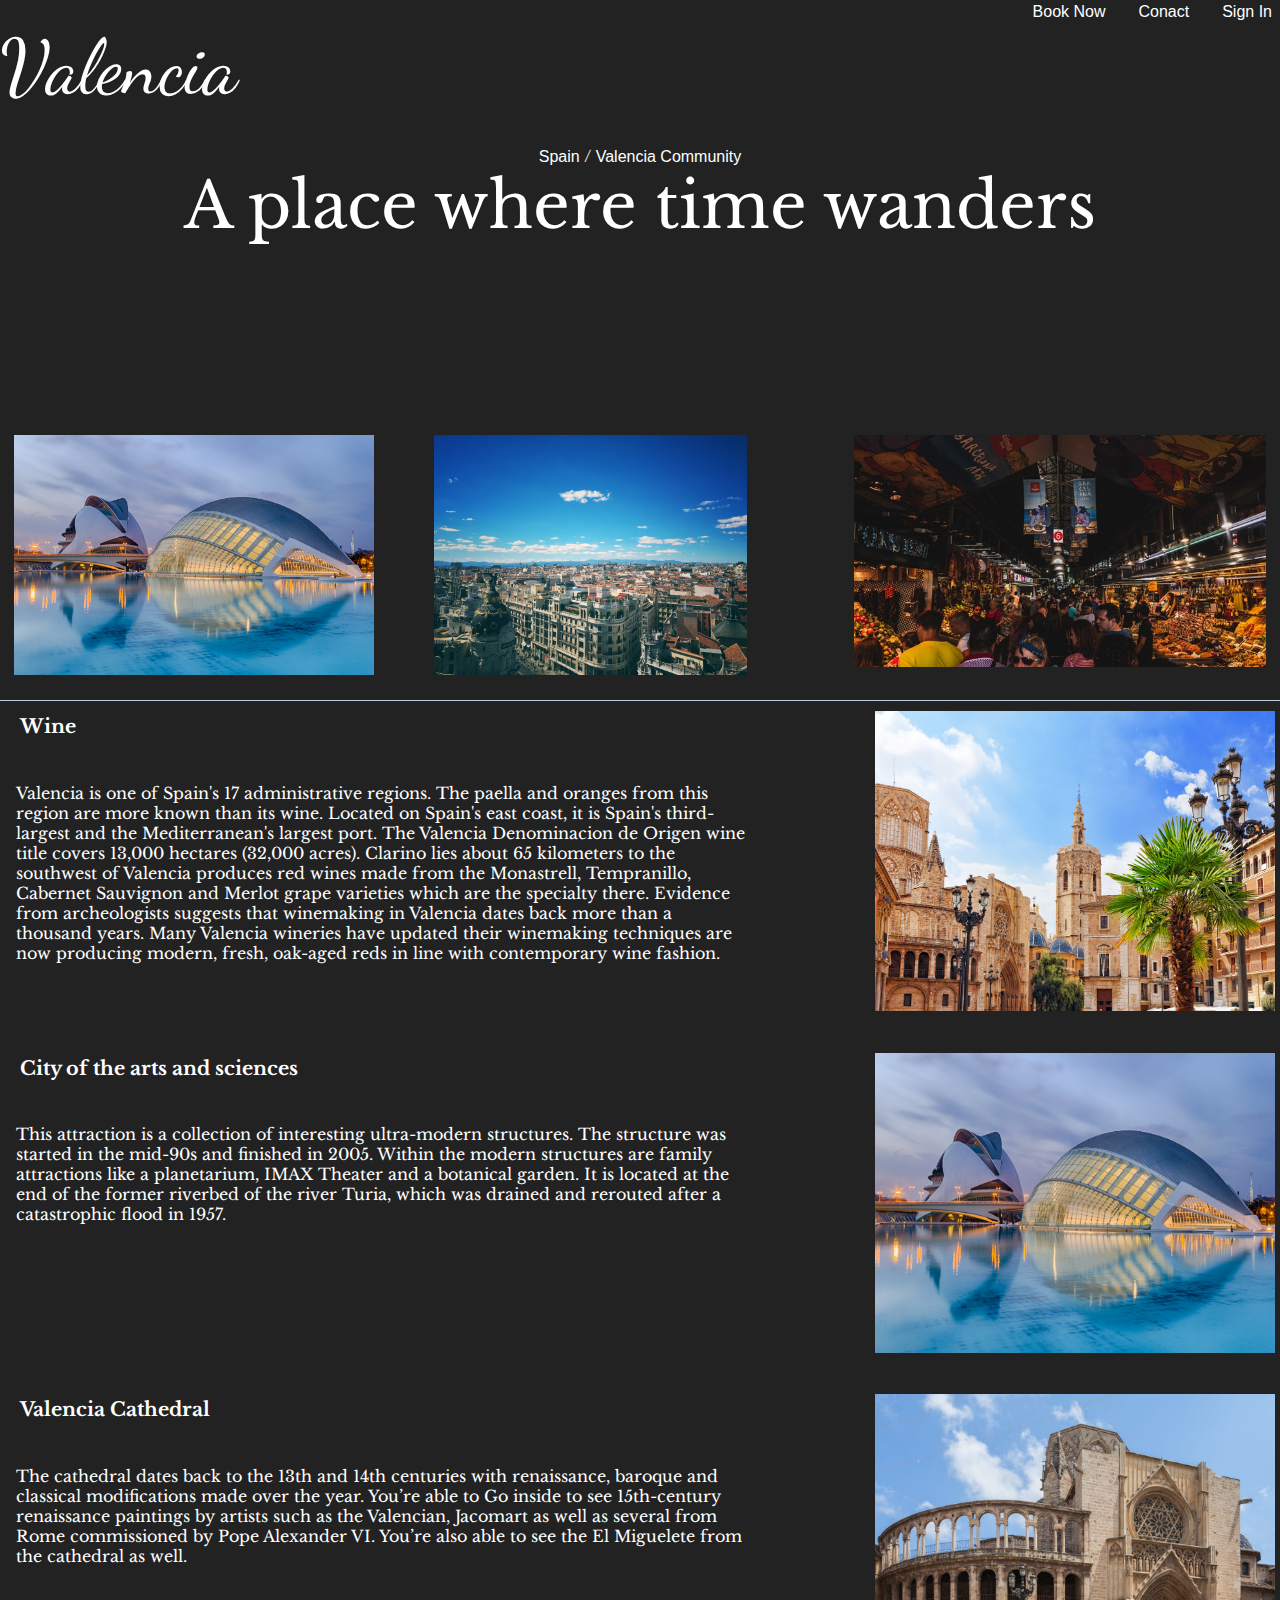
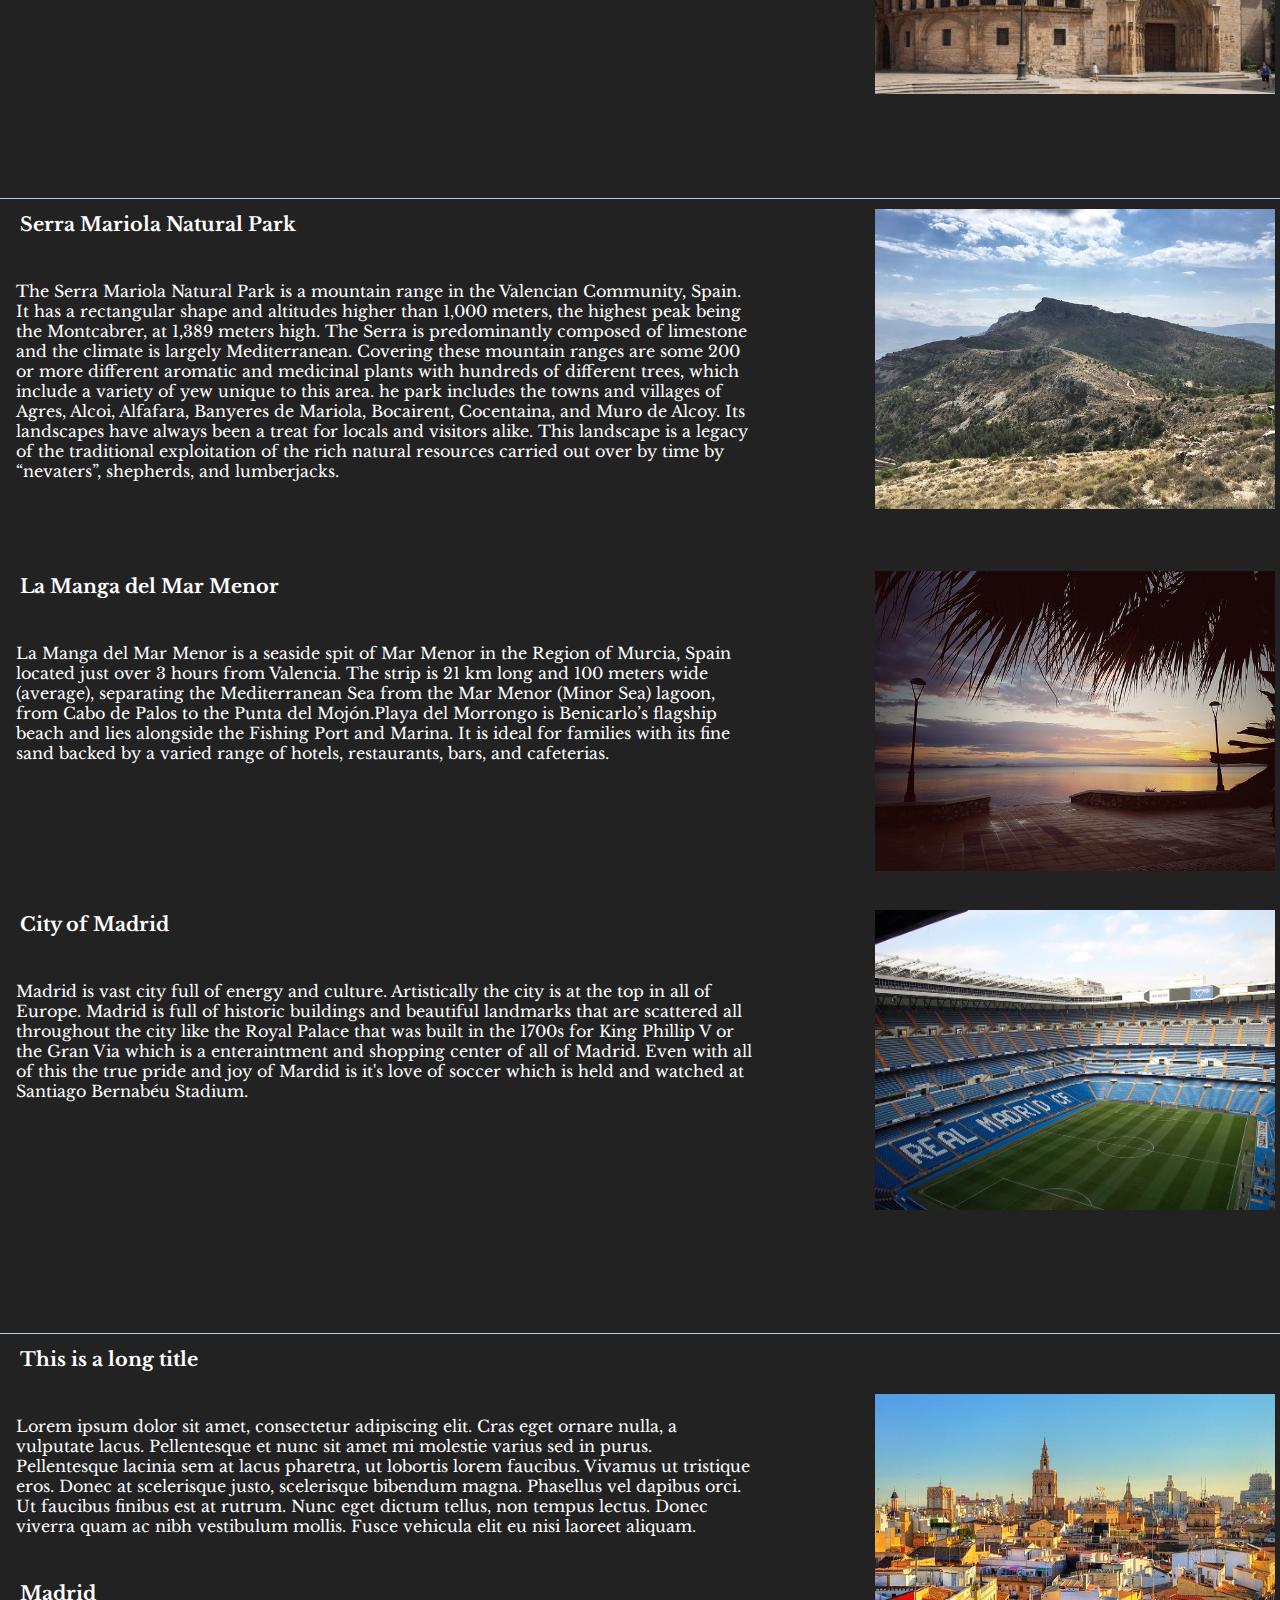
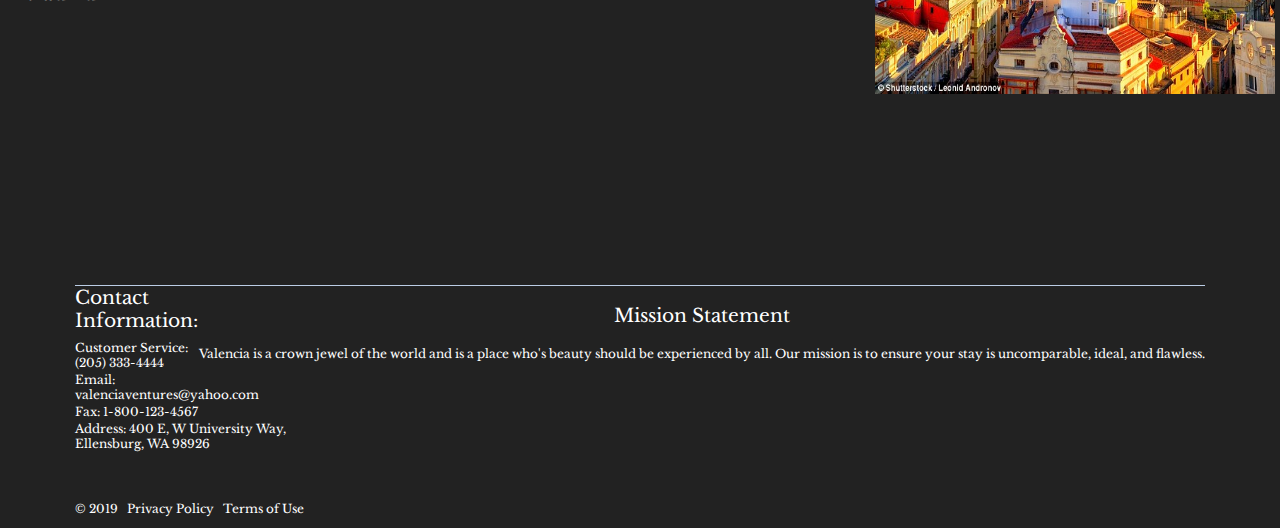
==== index.html @ b6462d00 "Added content" ====
<!DOCTYPE html>
<html lang="en">

<head>
    <meta charset="UTF-8">
    <meta name="viewport" content="width=device-width, initial-scale=1.0">
    <meta http-equiv="X-UA-Compatible" content="ie=edge">
    <title>Valencia | Explore and Discover</title>
    <link href="https://cdnjs.cloudflare.com/ajax/libs/font-awesome/4.7.0/css/font-awesome.min.css" rel="stylesheet">
    <link href="https://fonts.googleapis.com/css?family=Libre+Baskerville" rel="stylesheet">
    <link href="css/style.css" rel="stylesheet" class="rel">
    <link href="https://fonts.googleapis.com/css?family=Dancing+Script" rel="stylesheet">
</head>

<body>
    <header>
        <nav class="nav-container">
            <div class="menu">
                <ul>
                    <li><a href="#">Book Now</a></li>
                    <li><a href="#">Conact</a></li>
                    <li><a href="#">Sign In</a></li>
                </ul>

            </div>
        </nav>
        <div class="logo">Valencia</div>
        <div class="quote-text"><a href="https://en.wikipedia.org/wiki/Spain" target="_blank">Spain</a> / <a href="https://en.wikipedia.org/wiki/Valencian_Community" target="_blank">Valencia Community</a>
        </div>
        <div class="quote"> A place where time wanders
        </div>
    </header>
    <section class="images">
        <div class="row">
            <div class="column">
                <div class="image-container">
                    <a href="#explore" draggable="false">
                        <img src="images/science.jpg" alt="City of Arts and Science" draggable="false" style="max-width: 430px; max-height: 240px;">
                        <div class="image-text">
                            <p>Explore Valencia</p>
                        </div>
                    </a>
                </div>
            </div>
            <div class="column">
                <div class="image-container">
                    <a href="#tour" draggable="false">
                        <img src="images/madrid.jpg" alt="City of Madrid" draggable="false" style="max-width: 430px; max-height: 240px;">
                        <div class="image-text">
                            <p>Tour Spain</p>
                        </div>
                    </a>
                </div>
            </div>
            <div class="column">
                <div class="image-container">
                    <a href="#culture" draggable="false">
                        <img src="images/barcelona.jpg" alt="Barcelona Market" draggable="false" style="max-width: 430px; max-height: 240px;">
                        <div class="image-text">
                            <p>Culture</p>
                        </div>
                    </a>
                </div>
            </div>
        </div>
    </section>
    <section>
        <div class="content" id="explore">

            <img src="images/Placeholder.jpg" style="">
            <h1>Wine</h1>
            <p class="wine-text">
                Valencia is one of Spain's 17 administrative regions. The paella and oranges from this region are more known than its wine. Located on Spain's east coast, it is Spain's third-largest and the Mediterranean's largest port. The Valencia Denominacion de Origen wine title covers 13,000 hectares (32,000 acres). Clarino lies about 65 kilometers to the southwest of Valencia produces red wines made from the Monastrell, Tempranillo, Cabernet Sauvignon and Merlot grape varieties which are the specialty there. Evidence from archeologists suggests that winemaking in Valencia dates back more than a thousand years. Many Valencia wineries have updated their winemaking techniques are now producing modern, fresh, oak-aged reds in line with contemporary wine fashion.
            </p>
            <br>
            <img class="science-img" src="images/science.jpg" style="">
            <h1>City of the arts and sciences</h1>
            <p class="science-text">
                This attraction is a collection of interesting ultra-modern structures. The structure was started in the mid-90s and finished in 2005. Within the modern structures are family attractions like a planetarium, IMAX Theater and a botanical garden. It is located at the end of the former riverbed of the river Turia, which was drained and rerouted after a catastrophic flood in 1957.
            </p>
            <br>
            <img src="images/Placeholder3.jpg">
            <h1>Valencia Cathedral</h1>
            <p>
                The cathedral dates back to the 13th and 14th centuries with renaissance, baroque and classical modifications made over the year. You’re able to Go inside to see 15th-century renaissance paintings by artists such as the Valencian, Jacomart as well as several from Rome commissioned by Pope Alexander VI. You’re also able to see the El Miguelete from the cathedral as well.
            </p>
            <br>
        </div>
        <div class="content" id="tour">
            <img src="images/Serra%20Mariola%20Natural%20Park.jpg">
            <h1> Serra Mariola Natural Park</h1>
            <p class="hiking-text">
                The Serra Mariola Natural Park is a mountain range in the Valencian Community, Spain. It has a rectangular shape and altitudes higher than 1,000 meters, the highest peak being the Montcabrer, at 1,389 meters high. The Serra is predominantly composed of limestone and the climate is largely Mediterranean. Covering these mountain ranges are some 200 or more different aromatic and medicinal plants with hundreds of different trees, which include a variety of yew unique to this area.
                he park includes the towns and villages of Agres, Alcoi, Alfafara, Banyeres de Mariola, Bocairent, Cocentaina, and Muro de Alcoy. Its landscapes have always been a treat for locals and visitors alike. This landscape is a legacy of the traditional exploitation of the rich natural resources carried out over by time by “nevaters”, shepherds, and lumberjacks.
            </p>
            <br>
            <img src="images/La%20Manga%20del%20Mar%20Menor.jpg">
            <h1>La Manga del Mar Menor</h1>
            <p class="beach-text">
                La Manga del Mar Menor is a seaside spit of Mar Menor in the Region of Murcia, Spain located just over 3 hours from Valencia. The strip is 21 km long and 100 meters wide (average), separating the Mediterranean Sea from the Mar Menor (Minor Sea) lagoon, from Cabo de Palos to the Punta del Mojón.Playa del Morrongo is Benicarlo’s flagship beach and lies alongside the Fishing Port and Marina. It is ideal for families with its fine sand backed by a varied range of hotels, restaurants, bars, and cafeterias.
            </p>
            <br>

            <img src="images/madridsoccer.jpg">
            <h1>City of Madrid</h1>
            <p class="madrid-text">
                Madrid is vast city full of energy and culture. Artistically the city is at the top in all of Europe. Madrid is full of historic buildings and beautiful landmarks that are scattered all throughout the city like the Royal Palace that was built in the 1700s for King Phillip V or the Gran Via which is a enteraintment and shopping center of all of Madrid. Even with all of this the true pride and joy of Mardid is it's love of soccer which is held and watched at Santiago Bernabéu Stadium.
            </p>
            <br>
        </div>
        <div class="content" id="culture">
            <h1>This is a long title</h1>
            <p>
                Lorem ipsum dolor sit amet, consectetur adipiscing elit. Cras eget ornare nulla, a vulputate lacus. Pellentesque et nunc sit amet mi molestie varius sed in purus. Pellentesque lacinia sem at lacus pharetra, ut lobortis lorem faucibus. Vivamus ut tristique eros. Donec at scelerisque justo, scelerisque bibendum magna. Phasellus vel dapibus orci. Ut faucibus finibus est at rutrum. Nunc eget dictum tellus, non tempus lectus. Donec viverra quam ac nibh vestibulum mollis. Fusce vehicula elit eu nisi laoreet aliquam.
            </p>
            <img src="images/Placeholder2.jpg">
            <h1>Madrid</h1>
            <p>

            </p>
        </div>
    </section>
    <footer>
        <div class="mission">
            <p>Mission Statement</p>
            <p>Valencia is a crown jewel of the world and is a place who's beauty should be experienced by all. Our mission is to ensure your stay is uncomparable, ideal, and flawless. </p>
        </div>
        <div class="contact">
            <p>Contact Information:</p>
            <p>Customer Service: (205) 333-4444</p>
            <p>Email: valenciaventures@yahoo.com</p>
            <p>Fax: 1-800-123-4567</p>
            <p>Address: 400 E, W University Way, Ellensburg, WA 98926</p>
        </div>
        <div class="copyright">
            <p>© 2019 &nbsp; Privacy Policy &nbsp; Terms of Use</p>
        </div>
    </footer>
</body></html>
---- css/style.css ----
/*default styling for webpage */
html {
    max-width: 1500px;
    margin: auto;
    background: #222
}

* {
    box-sizing: border-box;
}

body {
    font-family: 'Libre Baskerville', serif;
    color: white;
    text-shadow:
        -1px -1px 0 #222222,
        1px -1px 0 #222222,
        -1px 1px 0 #222222,
        1px 1px 0 #222222;
    margin: 0;
    font-size: 10px;

}

/* top of page */
header {
    padding-top: 0.1em;
    background-image: url("../images/header.jpg");
    background-size: cover;
    background-repeat: no-repeat;
    height: 430px;
    color: white;
    background-attachment: fixed;

}

.logo {
    font-size: 4.8rem;
    ;
    padding-top: 20px;
    font-family: 'Dancing Script', cursive;
}

.quote-text {
    padding-top: 2em;
    font-size: 1rem;
    margin: auto;
    text-align: center;
}

.quote {
    text-align: center;
    font-size: 4rem;
}

.menu {
    margin: 0;
    font-size: 1rem;
}

.menu ul {
    list-style: none;
    padding: 0;
    margin: 0;
    float: right;
}

.menu li {
    float: left;
    padding-left: 1em;
    padding-right: 1em;
    border-right: 1px;
    border-right-style: solid;
    border-right-color: #222222;
}

.menu li:last-child {
    border: none;
    padding-right: .5em;
}

.menu a,
.quote-text a {
    color: white;
    text-decoration: none;
    font-family: 'Trebuchet MS', 'Lucida Sans Unicode', 'Lucida Grande', 'Lucida Sans', 'Arial', sans-serif;
}

/* body of page */
.images {}

.images img {
    width: 100%;
    object-fit: fill;
}

.row {
    display: flex;
    flex-wrap: wrap;
    padding: 0 4px;
    justify-content: center;
}

/* Create four equal columns that sits next to each other */
.column {
    flex: 33%;
    max-width: 33%;
    padding: 0 4px;
    height: 27em;

}

.column img {
    margin-top: .5em;
    vertical-align: middle;
}

/* Responsive layout - makes a two column-layout instead of four columns */
@media (max-width: 800px) {
    .column {
        flex: 50%;
        max-width: 50%;
    }
}

@media (max-width: 600px) {
    .column {
        flex: 100%;
        max-width: 100%;
    }
}



.images {
    max-width: 1350px;
    margin: auto;
}

.image-container {
    display: block;
    position: relative;
    display: inline-block;
}

.image-text {
    position: absolute;
    top: 50%;
    left: 50%;
    transform: translate(-50%, -50%);
    text-align: center;
    max-width: 400px;
    color: white;
    font-size: 24pt;
    visibility: hidden;
    opacity: 0;
    transition: opacity .4s, visibility .8s;
}

.image-container:hover .image-text {
    visibility: visible;
    opacity: 1;
}

.image-container a {
    text-decoration: none;
}


.content {
    border-top: 1px;
    border-top-style: solid;
    border-top-color: #BBCDE5;
    text-shadow: none;
    color: white;
    max-width: 1350px;
    margin: auto;
    padding-bottom: 200px;
}

.content p {
    font-size: 1rem;
    padding: 1em;
    width: 60vw;
    display: inline-block;
}

.wine-text {
    margin-bottom: 4em;

}

.science-text {
    margin-bottom: 9em
}

.hiking-text {
    margin-bottom: 4em;
}

.beach-text {
    margin-bottom: 7.56em;
}

.content h1 {
    font-size: 1.2rem;
    max-width: 50em;
    padding-left: 20px;
}

.content img {
    width: 40em;
    height: 30em;
    margin: 10px 5px 10px 0px;
    margin-left: auto;
    position: relative;
    float: right;
    top: 0px;
    right: 0px;
    display: inline-block;
}

.science-img {}

/* bottom of page */

footer {
    text-shadow: none;
    border-top: 1px;
    border-top-style: solid;
    border-top-color: #BBCDE5;
    margin-right: 7.5em;
    margin-left: 7.5em;
}


.mission {
    float: right;
}

.mission p:first-of-type {
    text-align: center;
    font-size: 14pt;
}

.mission p {
    font-size: 9pt;
    text-align: justify;

}

.contact p:first-of-type {
    text-align: left;
    font-size: 14pt;
    margin-top: 0;
}

.contact p {
    font-size: 9pt;
    margin-top: -10px;
    max-width: 260px;
}

.copyright {
    font-size: 9pt;
    margin-top: 50px;
}
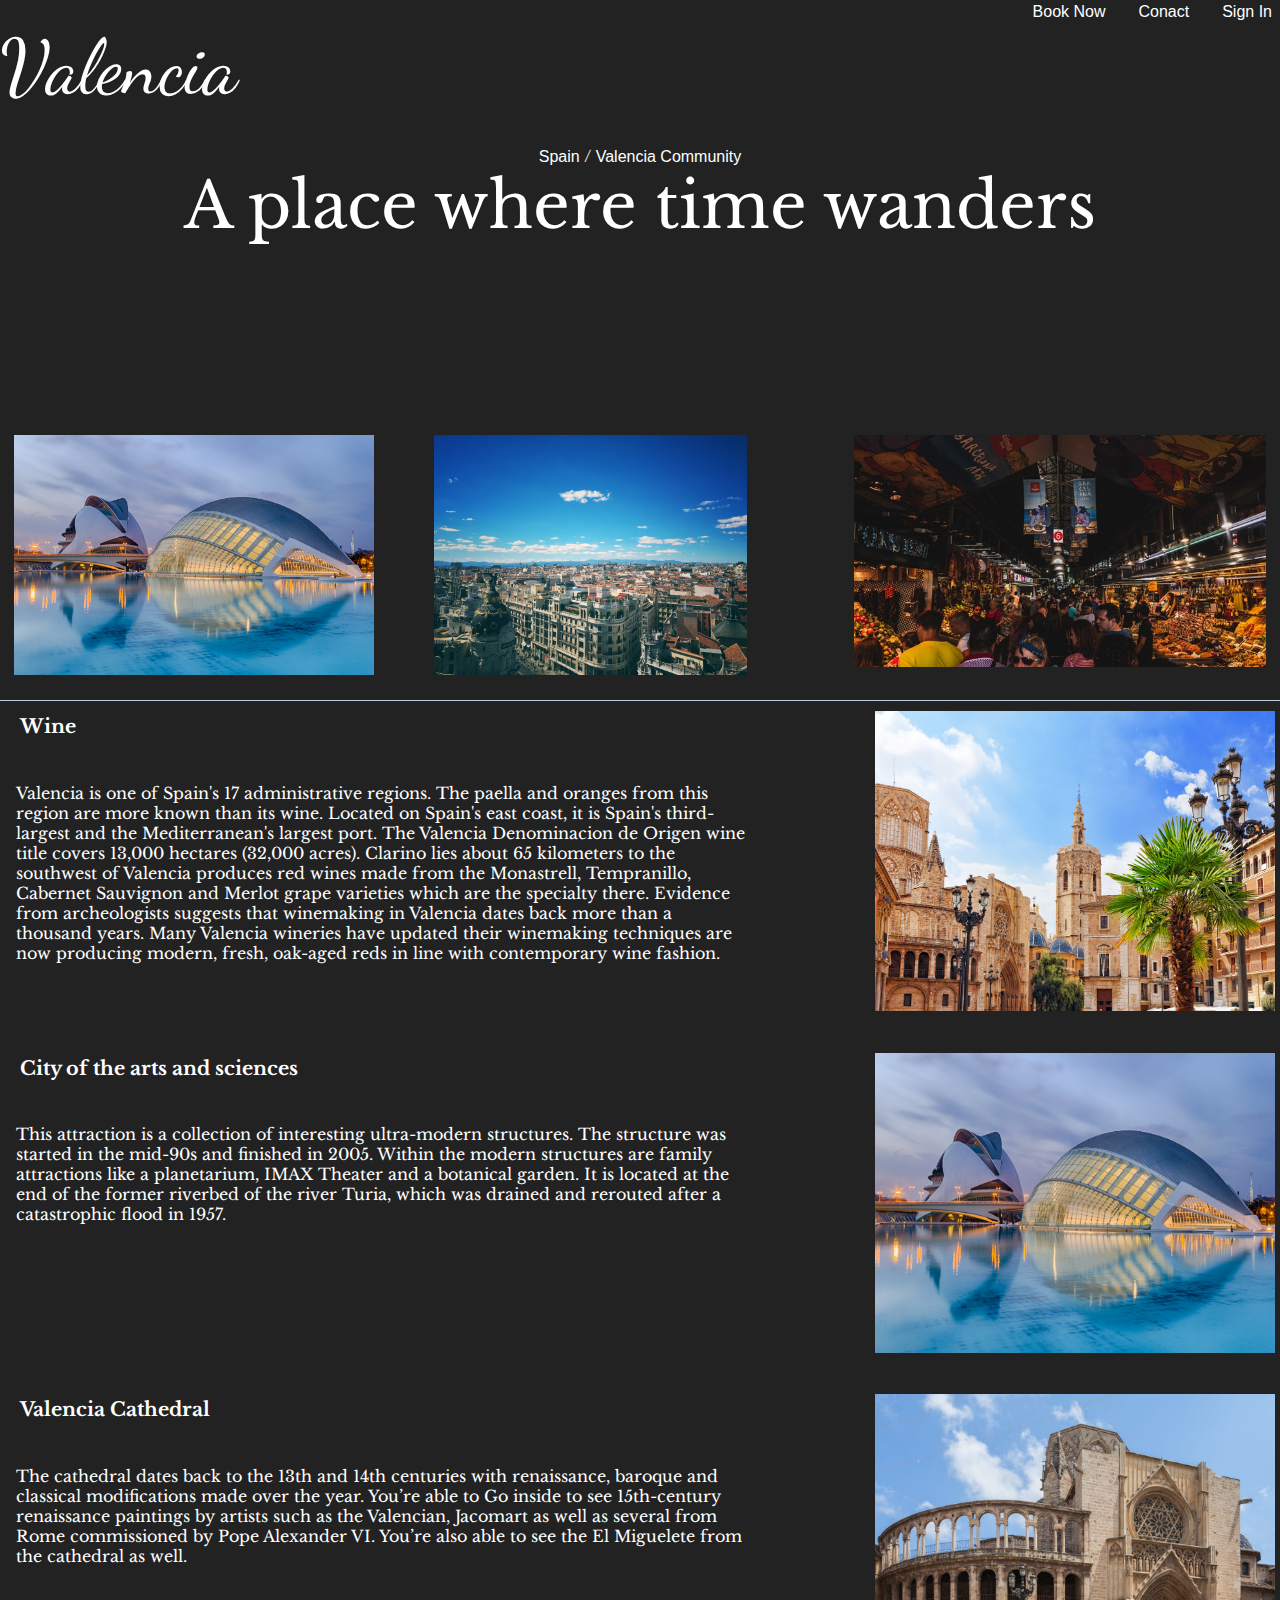
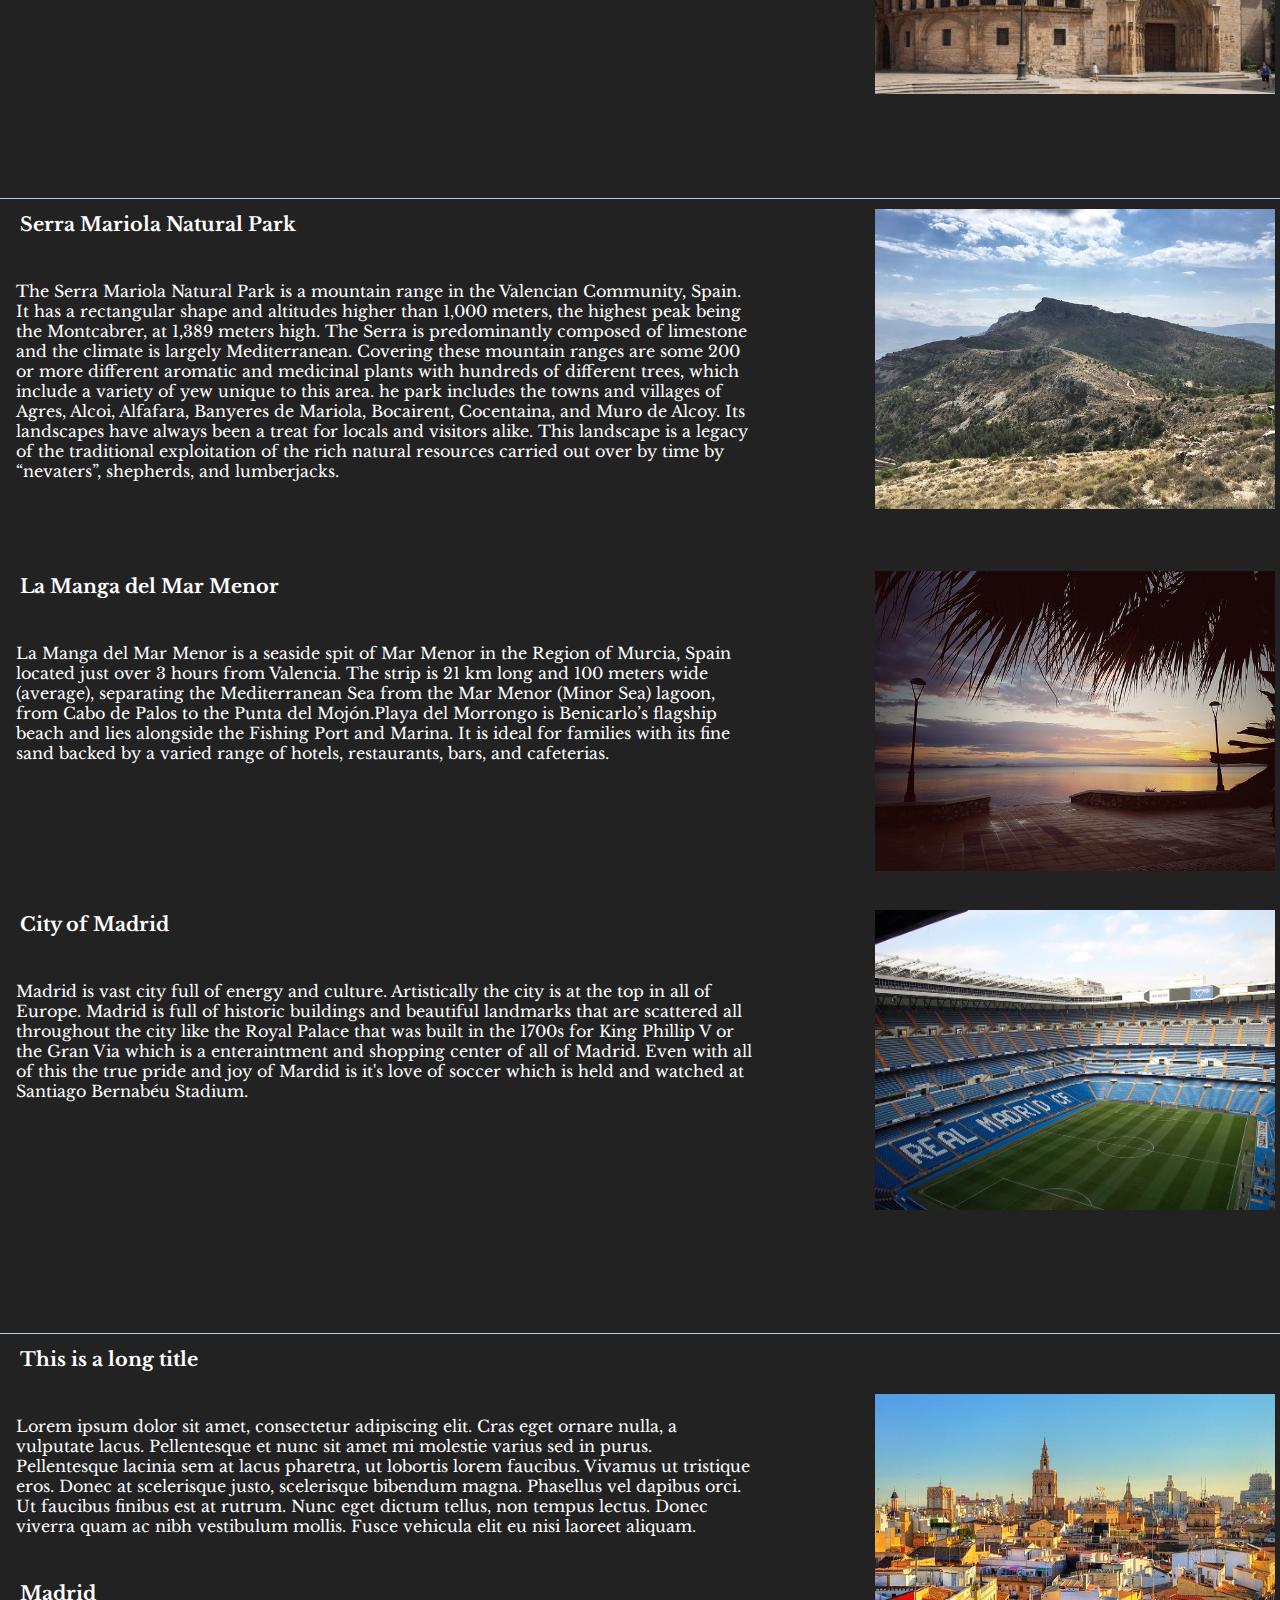
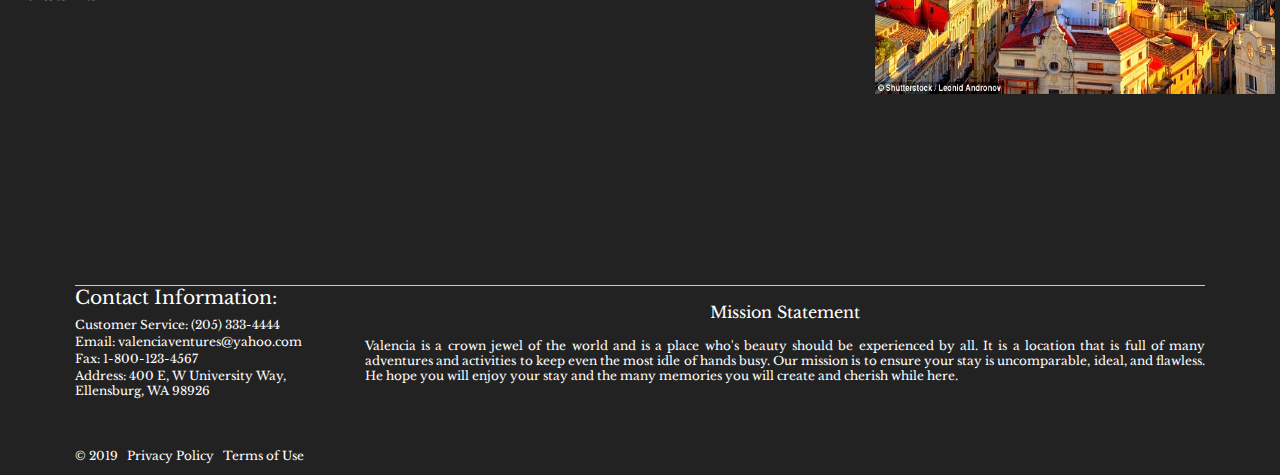
==== commit 1cd80365: "Mission Statement content added" ====
--- a/index.html
+++ b/index.html
@@ -123,7 +123,7 @@
     <footer>
         <div class="mission">
             <p>Mission Statement</p>
-            <p>Valencia is a crown jewel of the world and is a place who's beauty should be experienced by all. Our mission is to ensure your stay is uncomparable, ideal, and flawless. </p>
+            <p>Valencia is a crown jewel of the world and is a place who's beauty should be experienced by all. It is a location that is full of many adventures and activities to keep even the most idle of hands busy. Our mission is to ensure your stay is uncomparable, ideal, and flawless. He hope you will enjoy your stay and the many memories you will create and cherish while here. </p>
         </div>
         <div class="contact">
             <p>Contact Information:</p>
--- a/css/style.css
+++ b/css/style.css
@@ -240,13 +240,13 @@
 
 .mission p:first-of-type {
     text-align: center;
-    font-size: 14pt;
+    font-size: 12pt;
 }
 
 .mission p {
     font-size: 9pt;
     text-align: justify;
-
+    max-width: 70em
 }
 
 .contact p:first-of-type {
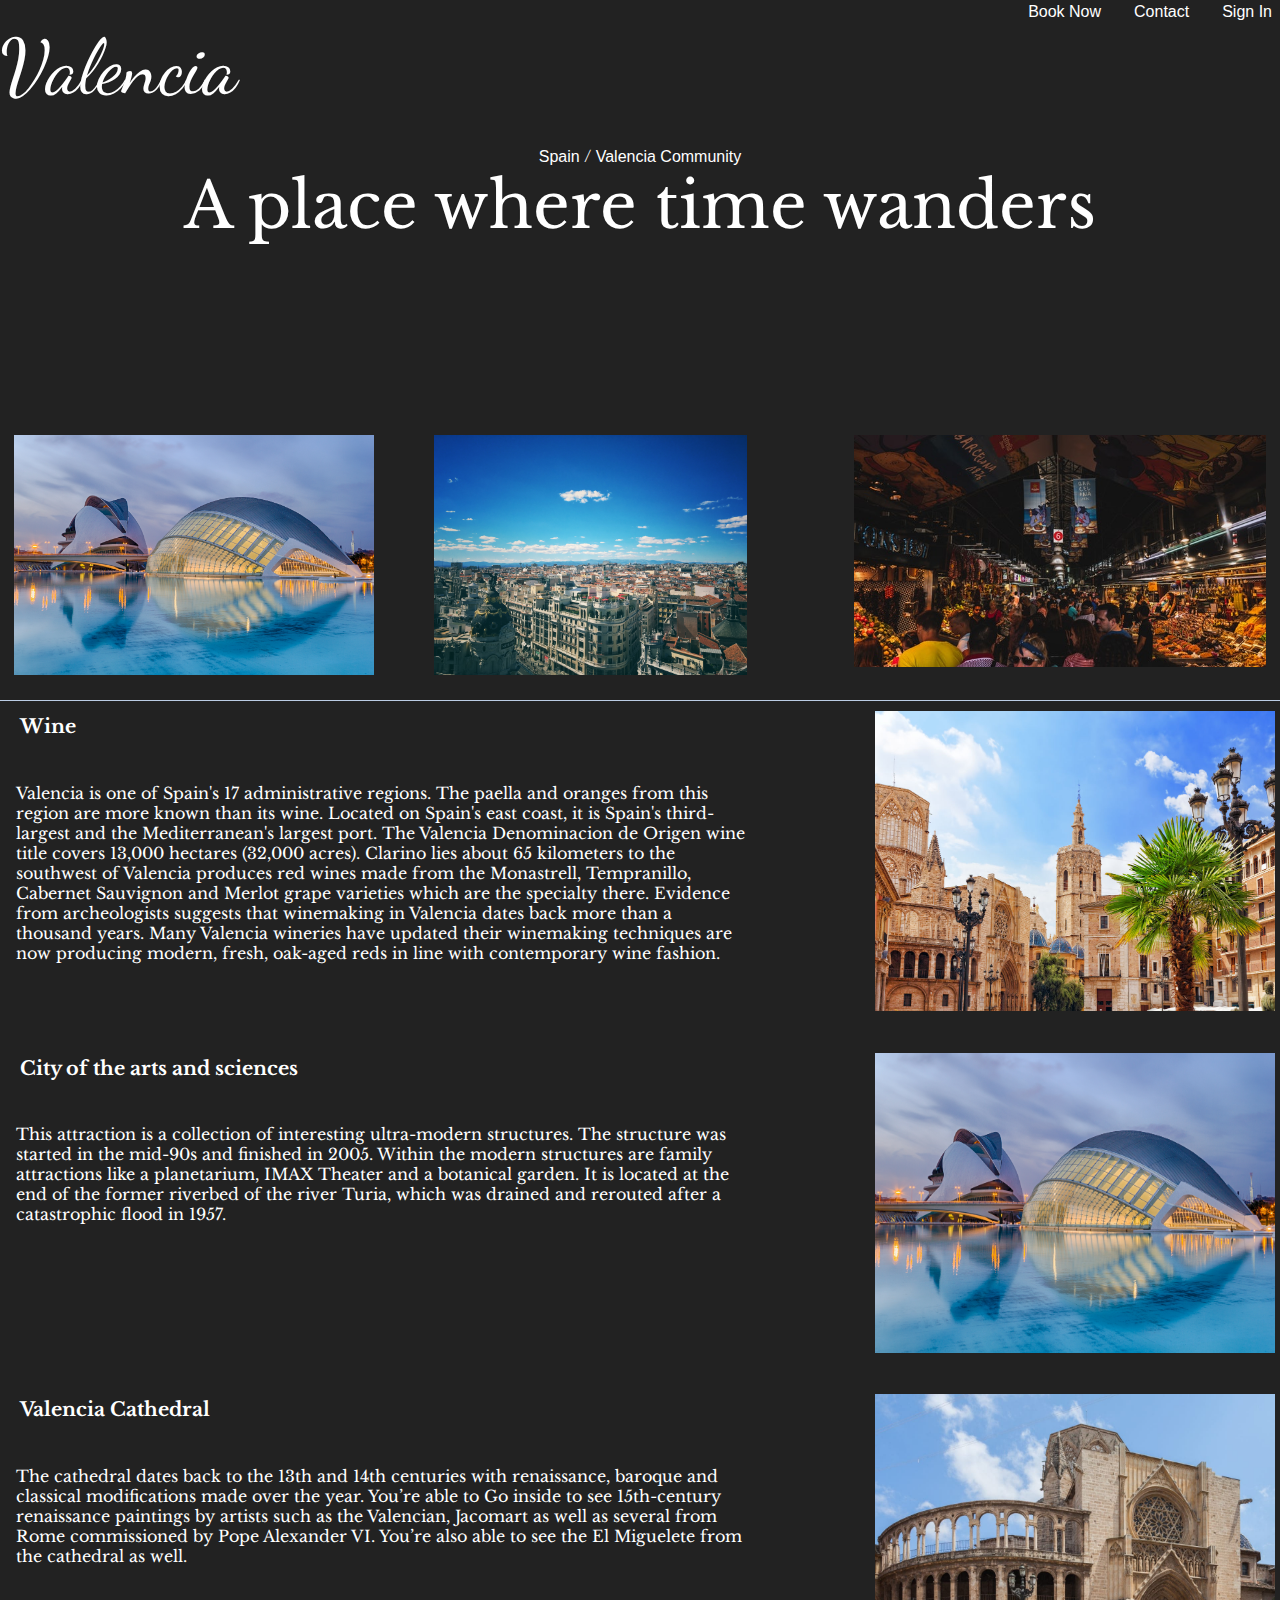
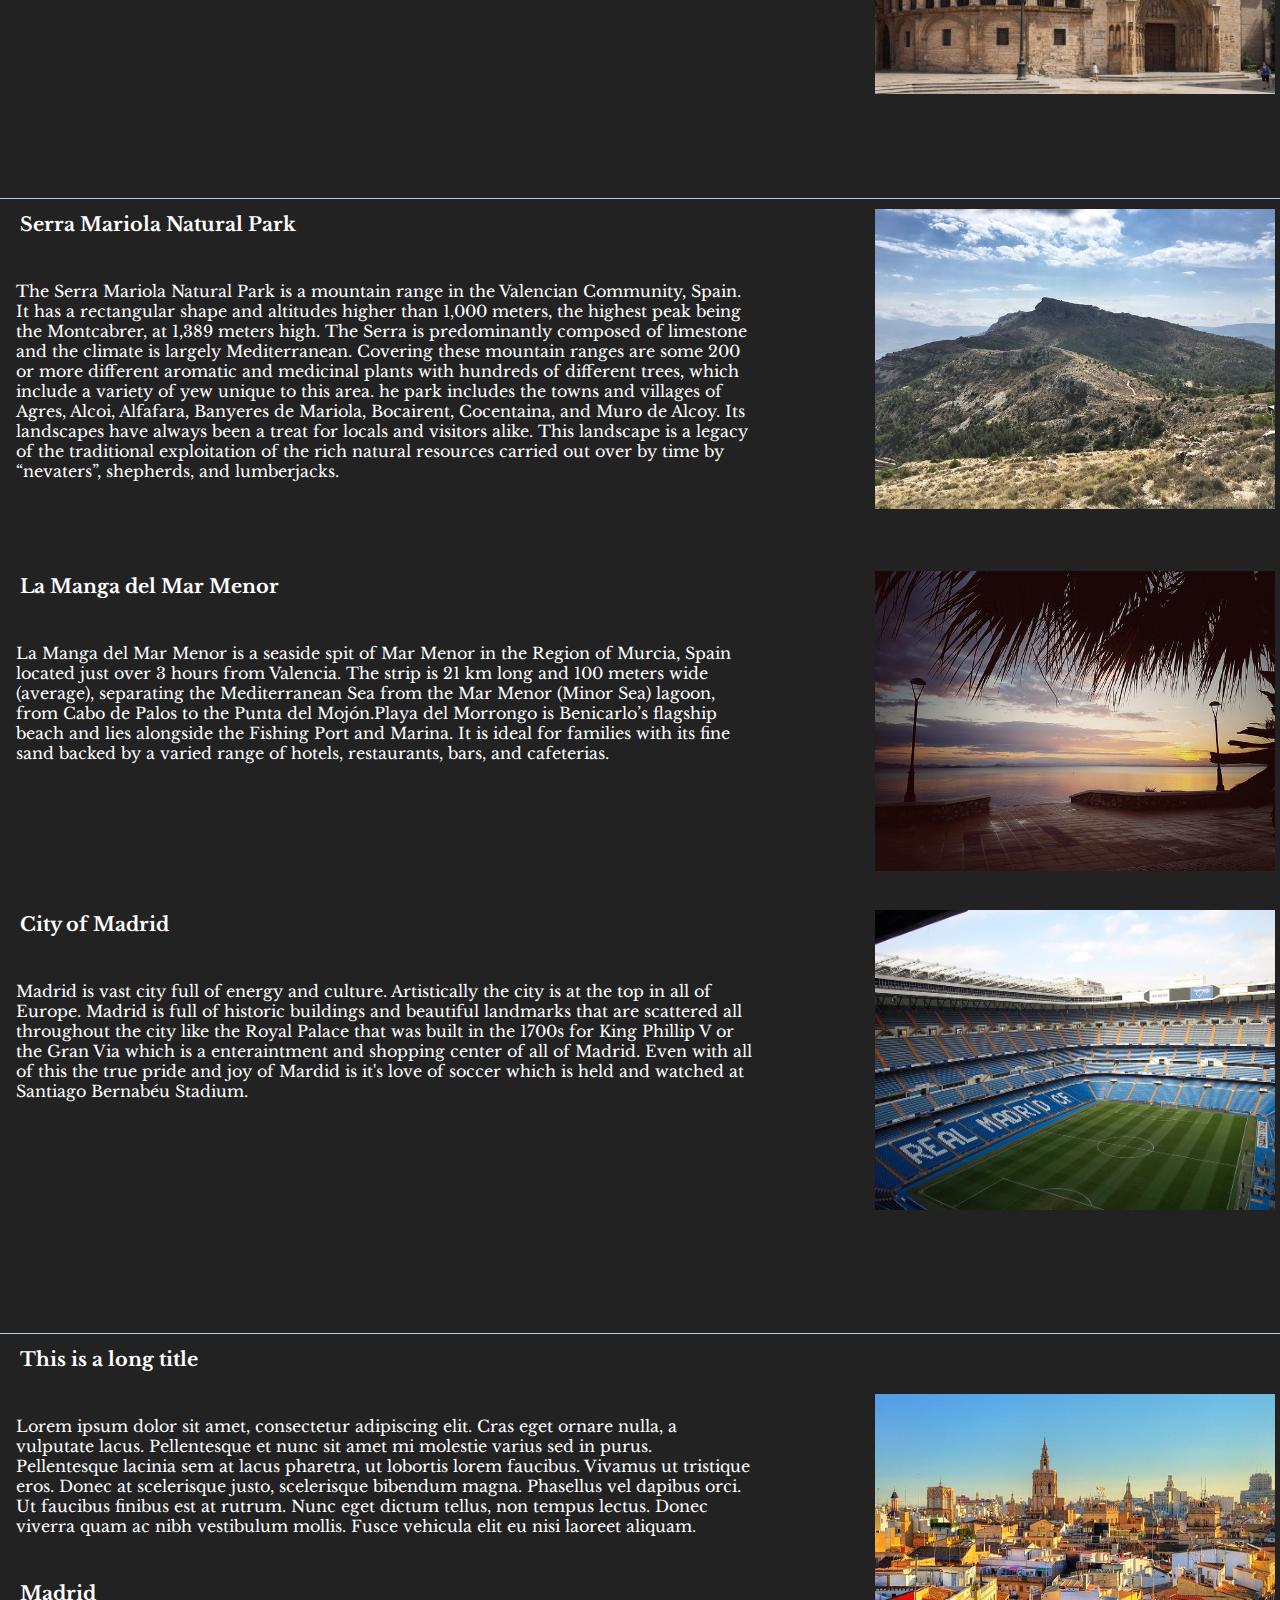
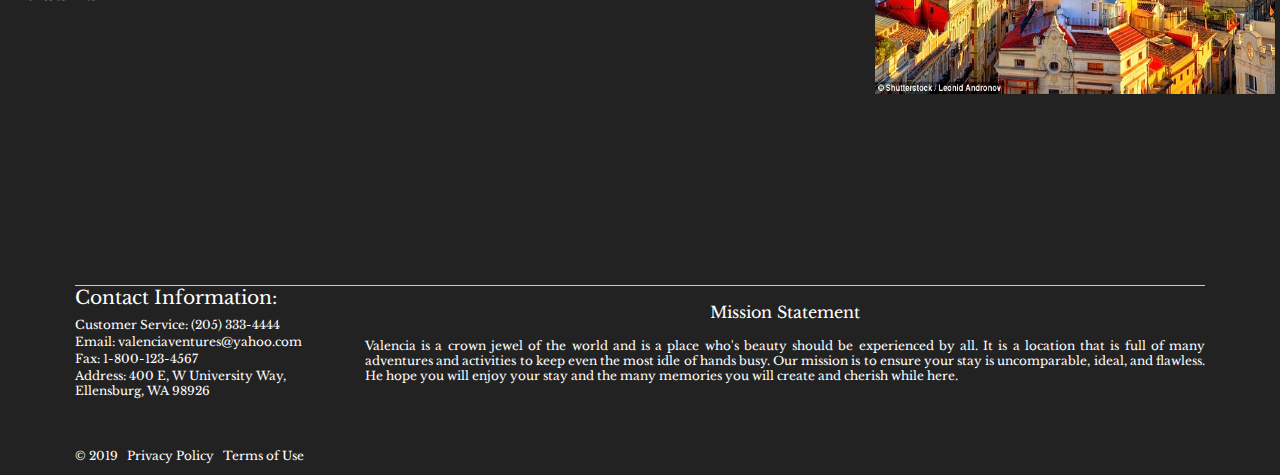
==== commit 65652256: "Spelling fix" ====
--- a/index.html
+++ b/index.html
@@ -18,7 +18,7 @@
             <div class="menu">
                 <ul>
                     <li><a href="#">Book Now</a></li>
-                    <li><a href="#">Conact</a></li>
+                    <li><a href="#">Contact</a></li>
                     <li><a href="#">Sign In</a></li>
                 </ul>
 
@@ -136,4 +136,6 @@
             <p>© 2019 &nbsp; Privacy Policy &nbsp; Terms of Use</p>
         </div>
     </footer>
-</body></html>
+</body>
+
+</html>
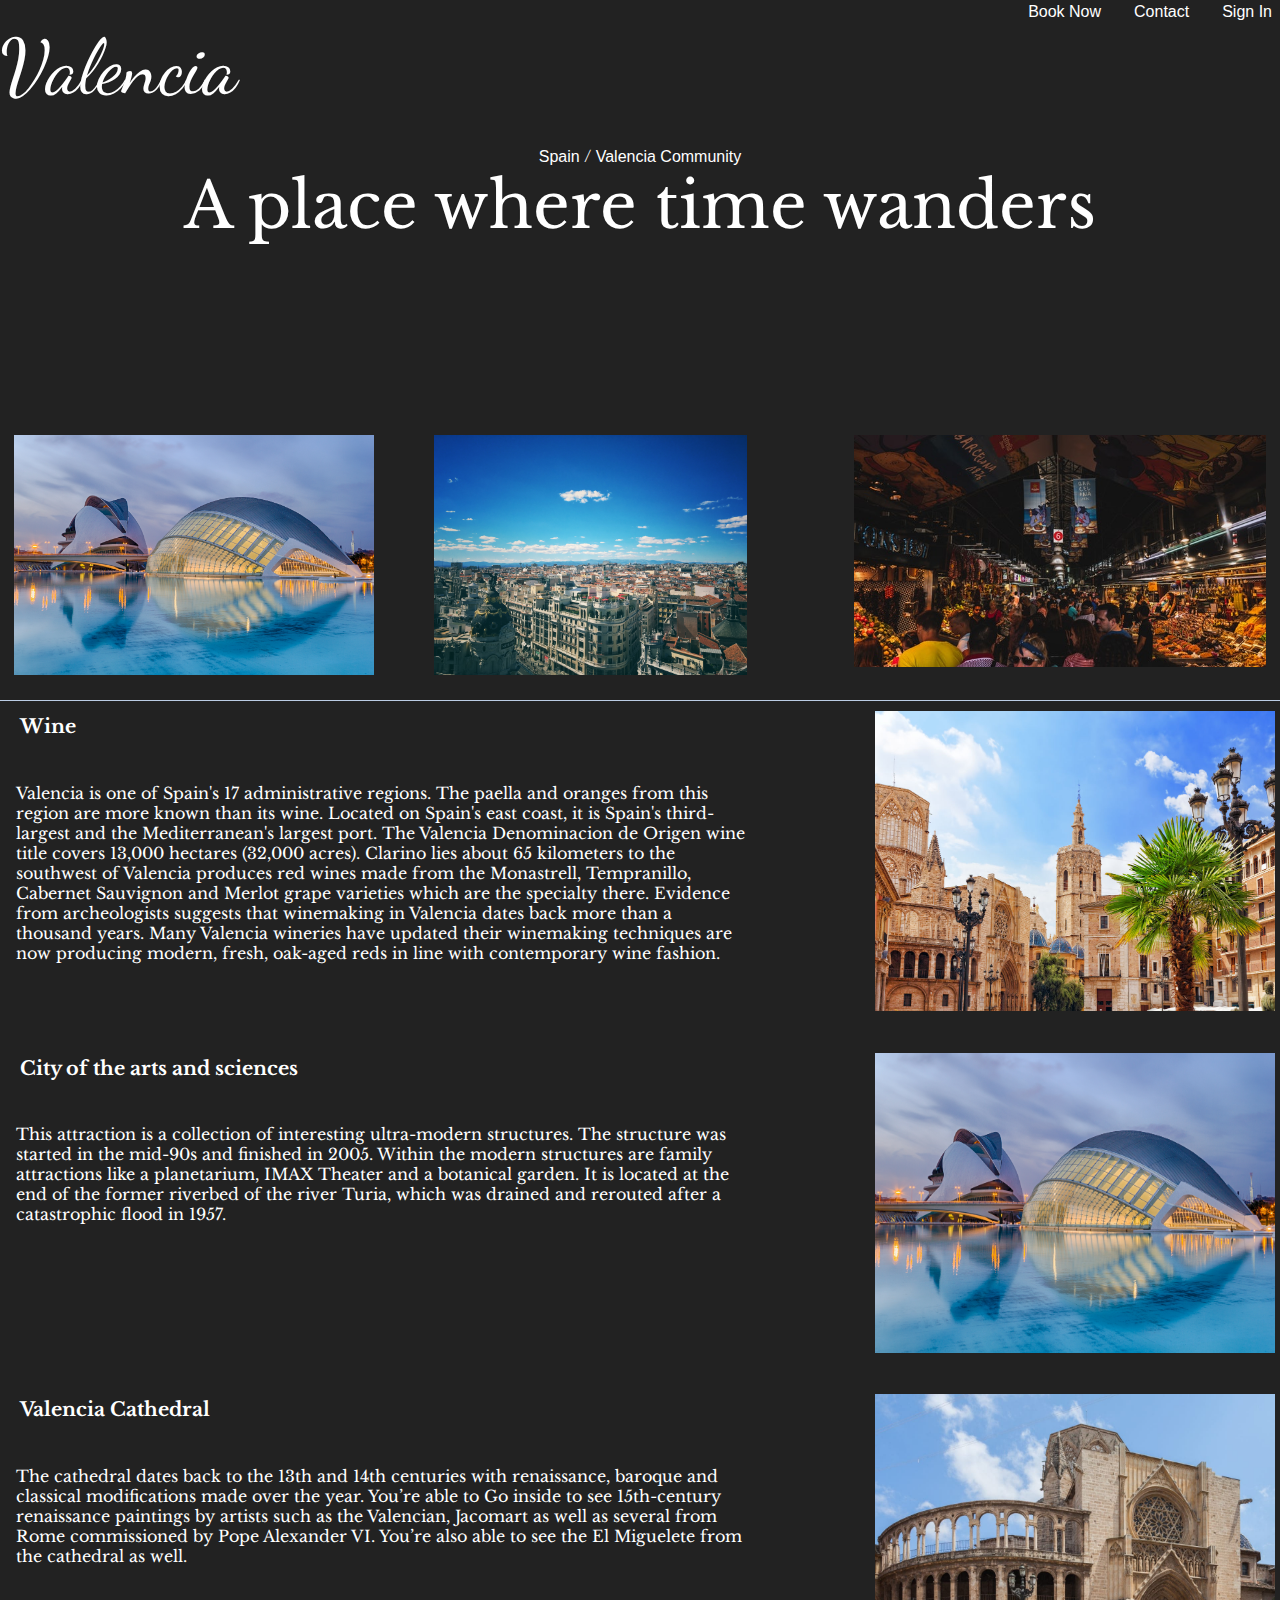
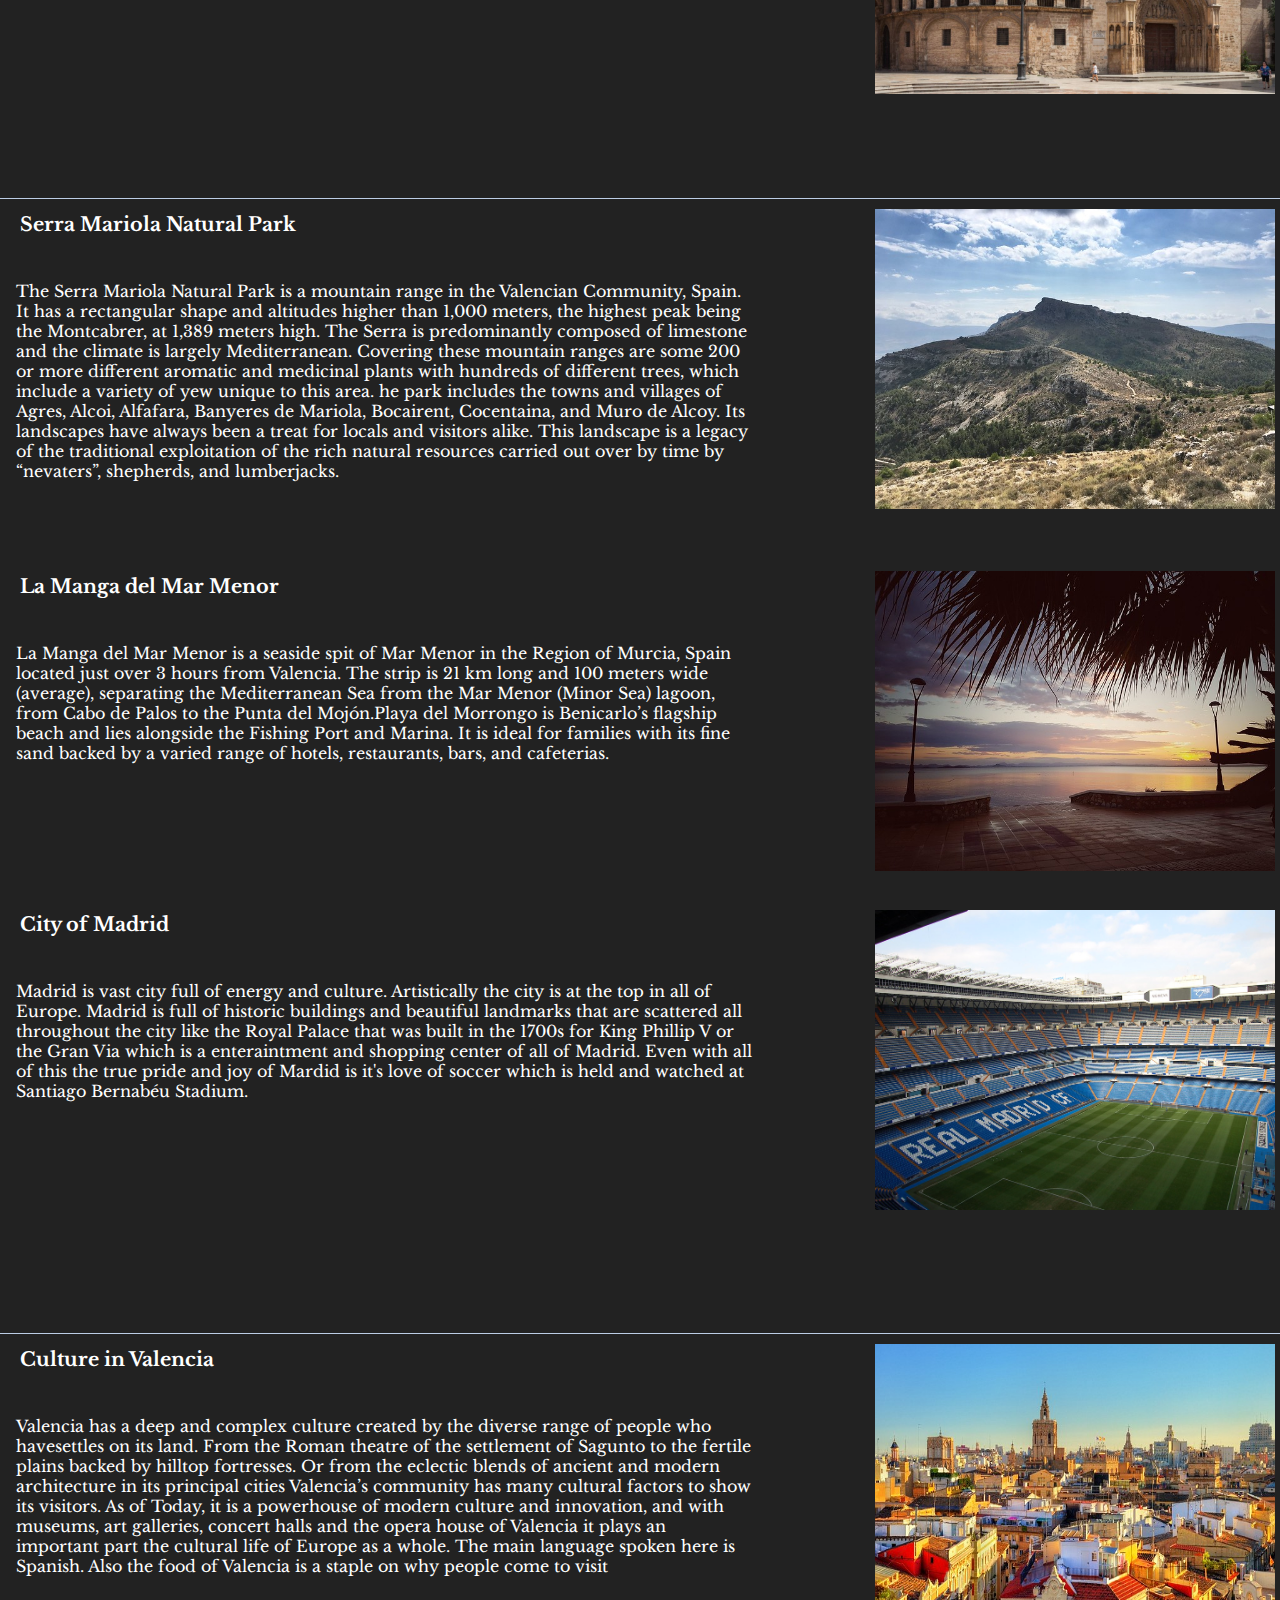
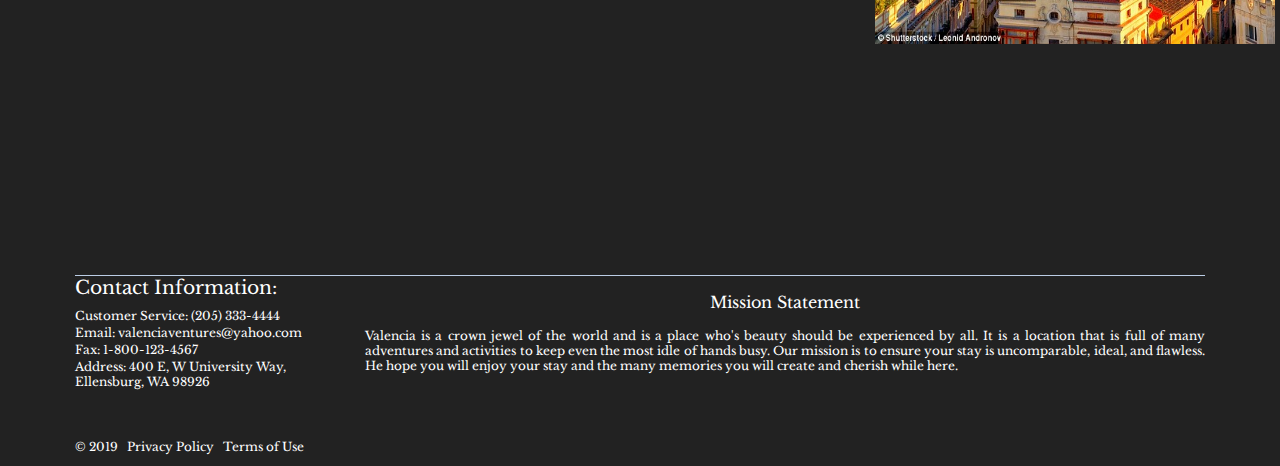
==== commit fdeee3d4: "Updated Culture" ====
--- a/index.html
+++ b/index.html
@@ -109,12 +109,12 @@
             <br>
         </div>
         <div class="content" id="culture">
-            <h1>This is a long title</h1>
+            <img src="images/Placeholder2.jpg">
+            <h1>Culture in Valencia</h1>
             <p>
-                Lorem ipsum dolor sit amet, consectetur adipiscing elit. Cras eget ornare nulla, a vulputate lacus. Pellentesque et nunc sit amet mi molestie varius sed in purus. Pellentesque lacinia sem at lacus pharetra, ut lobortis lorem faucibus. Vivamus ut tristique eros. Donec at scelerisque justo, scelerisque bibendum magna. Phasellus vel dapibus orci. Ut faucibus finibus est at rutrum. Nunc eget dictum tellus, non tempus lectus. Donec viverra quam ac nibh vestibulum mollis. Fusce vehicula elit eu nisi laoreet aliquam.
+                Valencia has a deep and complex culture created by the diverse range of people who havesettles on its land. From the Roman theatre of the settlement of Sagunto to the fertile plains backed by hilltop fortresses. Or from the eclectic blends of ancient and modern architecture in its principal cities Valencia’s community has many cultural factors to show its visitors. As of Today, it is a powerhouse of modern culture and innovation, and with museums, art galleries, concert halls and the opera house of Valencia it plays an important part the cultural life of Europe as a whole. The main language spoken here is Spanish. Also the food of Valencia is a staple on why people come to visit
             </p>
-            <img src="images/Placeholder2.jpg">
-            <h1>Madrid</h1>
+
             <p>
 
             </p>
@@ -136,6 +136,4 @@
             <p>© 2019 &nbsp; Privacy Policy &nbsp; Terms of Use</p>
         </div>
     </footer>
-</body>
-
-</html>
+</body></html>
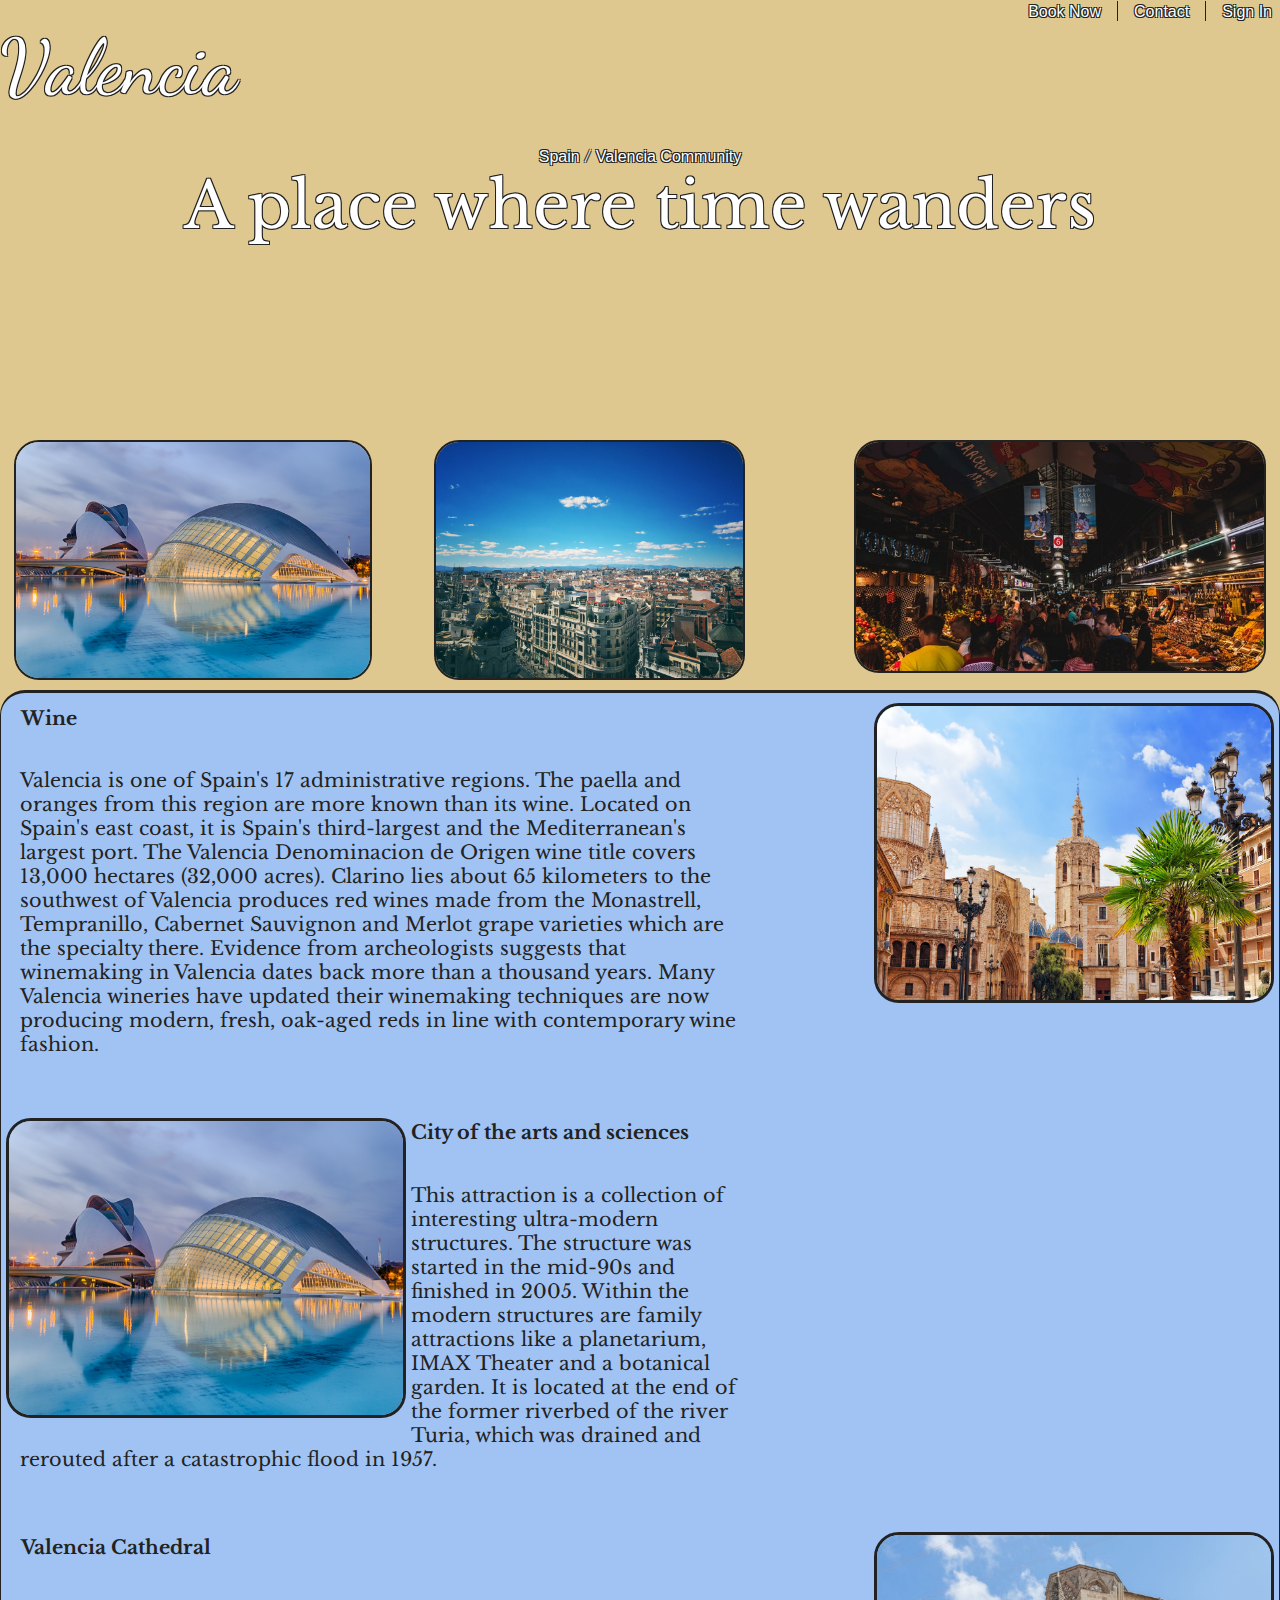
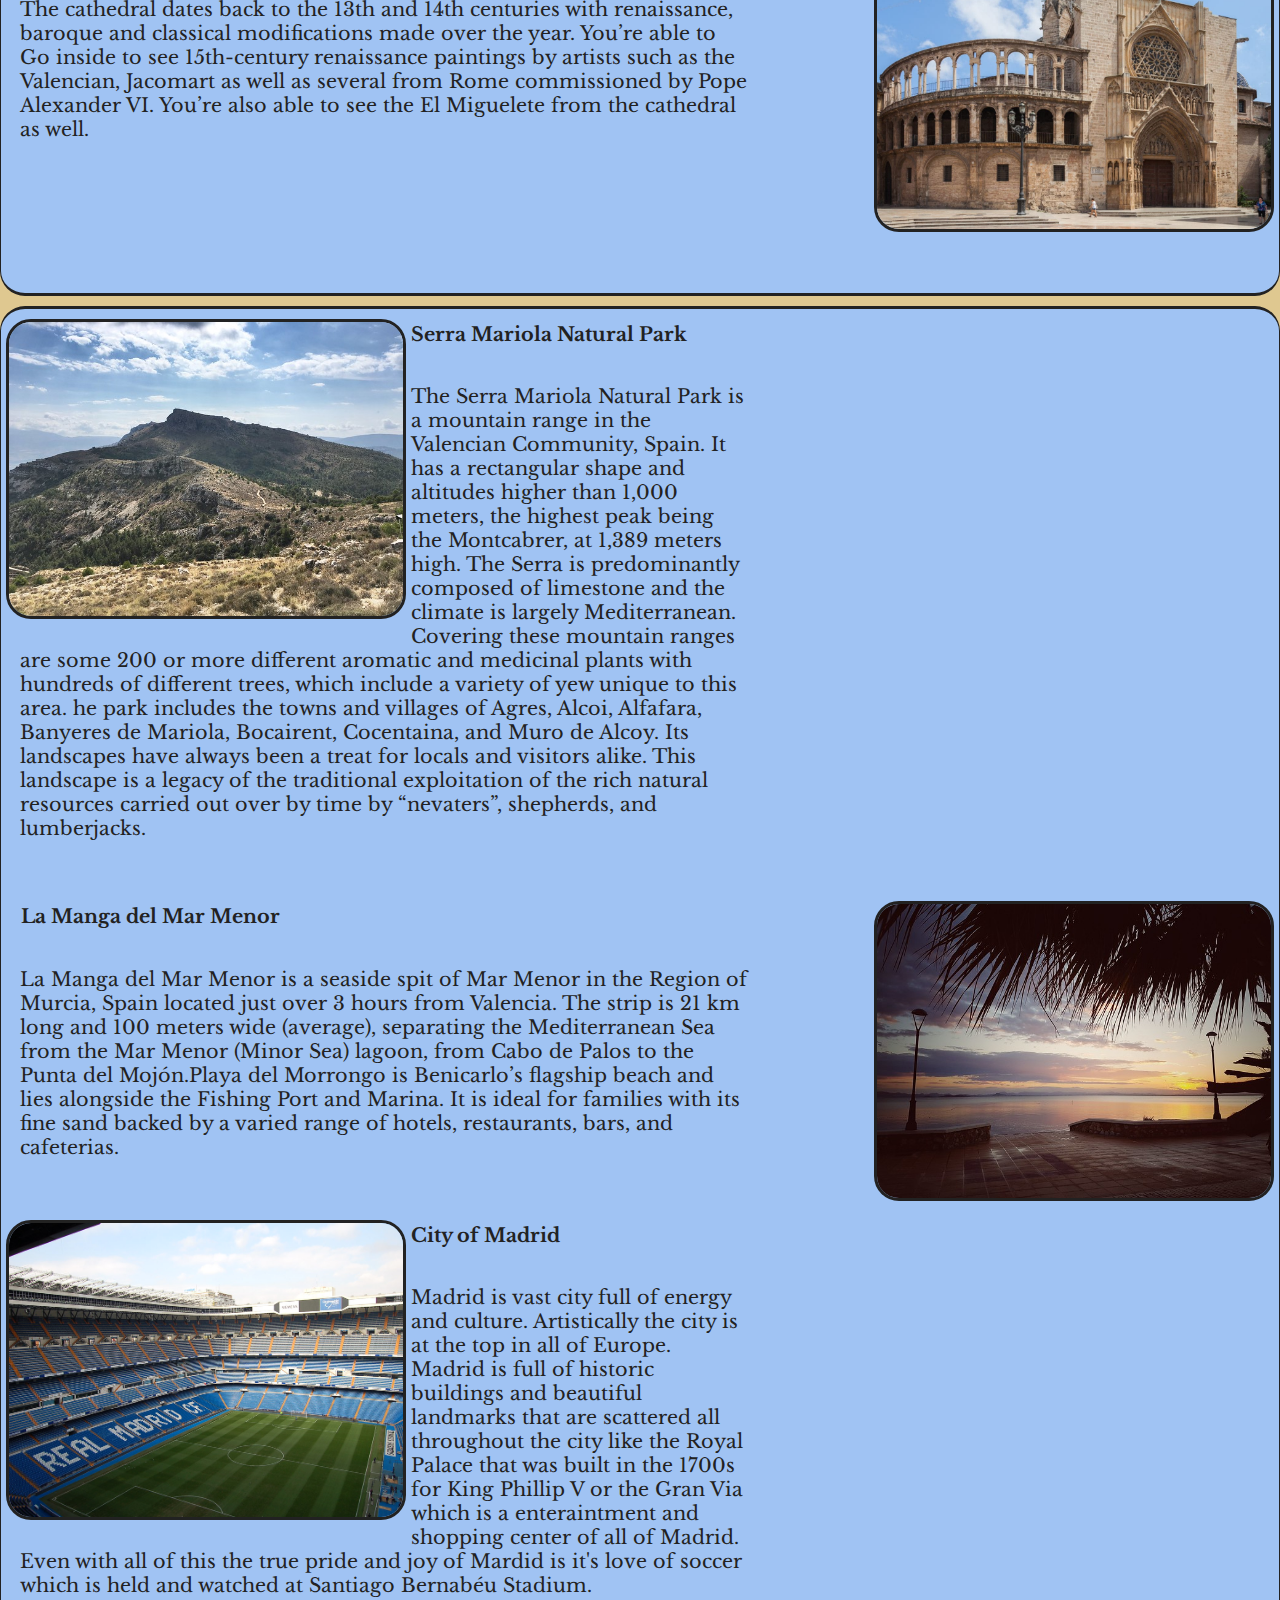
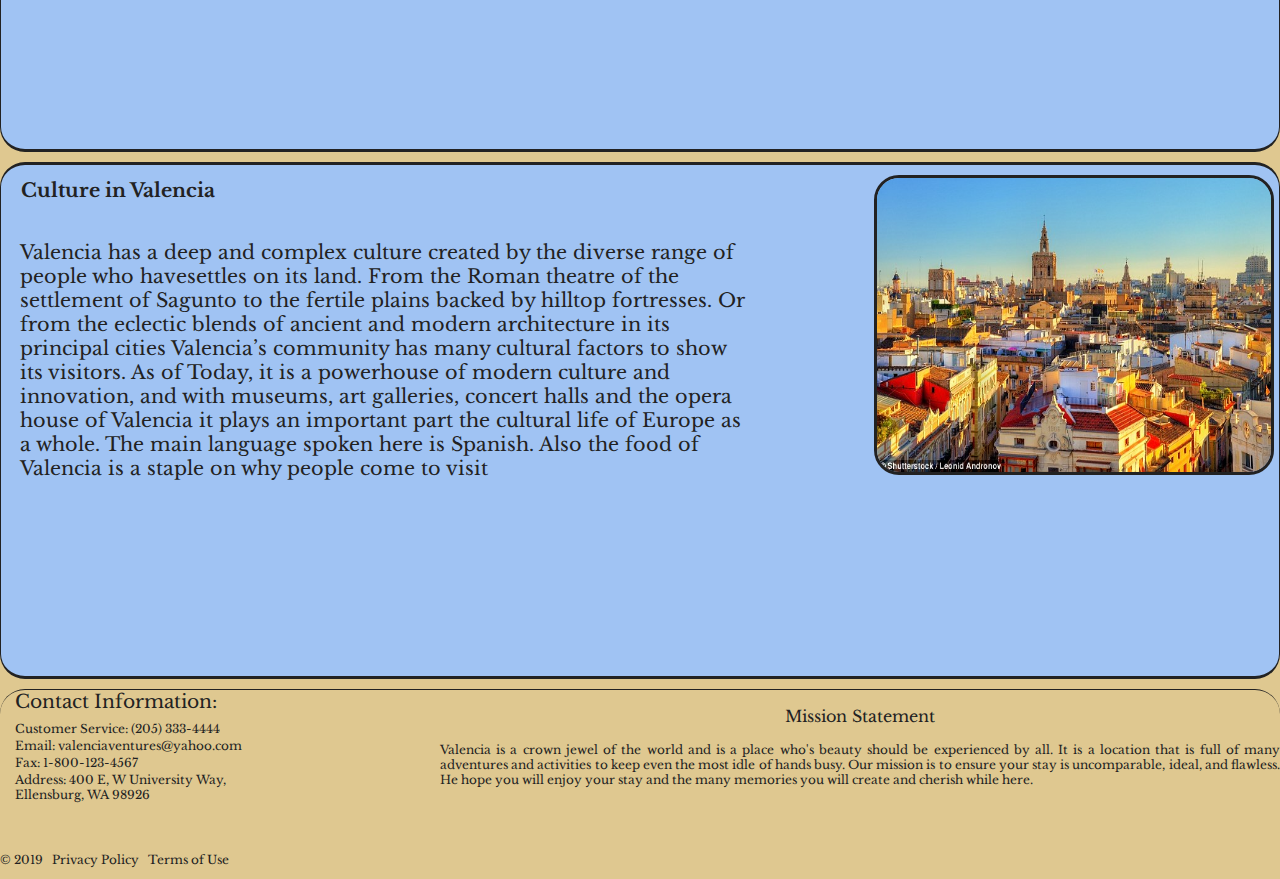
==== commit 79bc464c: "Polishing" ====
--- a/index.html
+++ b/index.html
@@ -17,14 +17,14 @@
         <nav class="nav-container">
             <div class="menu">
                 <ul>
-                    <li><a href="#">Book Now</a></li>
-                    <li><a href="#">Contact</a></li>
+                    <li><a href="booknow.html">Book Now</a></li>
+                    <li><a href="contact.html">Contact</a></li>
                     <li><a href="#">Sign In</a></li>
                 </ul>
 
             </div>
         </nav>
-        <div class="logo">Valencia</div>
+        <div class="logo"><a href="index.html">Valencia</a></div>
         <div class="quote-text"><a href="https://en.wikipedia.org/wiki/Spain" target="_blank">Spain</a> / <a href="https://en.wikipedia.org/wiki/Valencian_Community" target="_blank">Valencia Community</a>
         </div>
         <div class="quote"> A place where time wanders
@@ -67,19 +67,19 @@
     <section>
         <div class="content" id="explore">
 
-            <img src="images/Placeholder.jpg" style="">
+            <img src="images/Placeholder.jpg" style="float: right">
             <h1>Wine</h1>
             <p class="wine-text">
                 Valencia is one of Spain's 17 administrative regions. The paella and oranges from this region are more known than its wine. Located on Spain's east coast, it is Spain's third-largest and the Mediterranean's largest port. The Valencia Denominacion de Origen wine title covers 13,000 hectares (32,000 acres). Clarino lies about 65 kilometers to the southwest of Valencia produces red wines made from the Monastrell, Tempranillo, Cabernet Sauvignon and Merlot grape varieties which are the specialty there. Evidence from archeologists suggests that winemaking in Valencia dates back more than a thousand years. Many Valencia wineries have updated their winemaking techniques are now producing modern, fresh, oak-aged reds in line with contemporary wine fashion.
             </p>
             <br>
-            <img class="science-img" src="images/science.jpg" style="">
+            <img class="science-img" src="images/science.jpg" style="float: left">
             <h1>City of the arts and sciences</h1>
             <p class="science-text">
                 This attraction is a collection of interesting ultra-modern structures. The structure was started in the mid-90s and finished in 2005. Within the modern structures are family attractions like a planetarium, IMAX Theater and a botanical garden. It is located at the end of the former riverbed of the river Turia, which was drained and rerouted after a catastrophic flood in 1957.
             </p>
             <br>
-            <img src="images/Placeholder3.jpg">
+            <img src="images/Placeholder3.jpg" style="float: right">
             <h1>Valencia Cathedral</h1>
             <p>
                 The cathedral dates back to the 13th and 14th centuries with renaissance, baroque and classical modifications made over the year. You’re able to Go inside to see 15th-century renaissance paintings by artists such as the Valencian, Jacomart as well as several from Rome commissioned by Pope Alexander VI. You’re also able to see the El Miguelete from the cathedral as well.
@@ -87,21 +87,21 @@
             <br>
         </div>
         <div class="content" id="tour">
-            <img src="images/Serra%20Mariola%20Natural%20Park.jpg">
+            <img src="images/Serra%20Mariola%20Natural%20Park.jpg" style="float: left">
             <h1> Serra Mariola Natural Park</h1>
             <p class="hiking-text">
                 The Serra Mariola Natural Park is a mountain range in the Valencian Community, Spain. It has a rectangular shape and altitudes higher than 1,000 meters, the highest peak being the Montcabrer, at 1,389 meters high. The Serra is predominantly composed of limestone and the climate is largely Mediterranean. Covering these mountain ranges are some 200 or more different aromatic and medicinal plants with hundreds of different trees, which include a variety of yew unique to this area.
                 he park includes the towns and villages of Agres, Alcoi, Alfafara, Banyeres de Mariola, Bocairent, Cocentaina, and Muro de Alcoy. Its landscapes have always been a treat for locals and visitors alike. This landscape is a legacy of the traditional exploitation of the rich natural resources carried out over by time by “nevaters”, shepherds, and lumberjacks.
             </p>
             <br>
-            <img src="images/La%20Manga%20del%20Mar%20Menor.jpg">
+            <img src="images/La%20Manga%20del%20Mar%20Menor.jpg" style="float: right">
             <h1>La Manga del Mar Menor</h1>
             <p class="beach-text">
                 La Manga del Mar Menor is a seaside spit of Mar Menor in the Region of Murcia, Spain located just over 3 hours from Valencia. The strip is 21 km long and 100 meters wide (average), separating the Mediterranean Sea from the Mar Menor (Minor Sea) lagoon, from Cabo de Palos to the Punta del Mojón.Playa del Morrongo is Benicarlo’s flagship beach and lies alongside the Fishing Port and Marina. It is ideal for families with its fine sand backed by a varied range of hotels, restaurants, bars, and cafeterias.
             </p>
             <br>
 
-            <img src="images/madridsoccer.jpg">
+            <img src="images/madridsoccer.jpg" style="float: left">
             <h1>City of Madrid</h1>
             <p class="madrid-text">
                 Madrid is vast city full of energy and culture. Artistically the city is at the top in all of Europe. Madrid is full of historic buildings and beautiful landmarks that are scattered all throughout the city like the Royal Palace that was built in the 1700s for King Phillip V or the Gran Via which is a enteraintment and shopping center of all of Madrid. Even with all of this the true pride and joy of Mardid is it's love of soccer which is held and watched at Santiago Bernabéu Stadium.
@@ -109,7 +109,7 @@
             <br>
         </div>
         <div class="content" id="culture">
-            <img src="images/Placeholder2.jpg">
+            <img src="images/Placeholder2.jpg" style="float: right">
             <h1>Culture in Valencia</h1>
             <p>
                 Valencia has a deep and complex culture created by the diverse range of people who havesettles on its land. From the Roman theatre of the settlement of Sagunto to the fertile plains backed by hilltop fortresses. Or from the eclectic blends of ancient and modern architecture in its principal cities Valencia’s community has many cultural factors to show its visitors. As of Today, it is a powerhouse of modern culture and innovation, and with museums, art galleries, concert halls and the opera house of Valencia it plays an important part the cultural life of Europe as a whole. The main language spoken here is Spanish. Also the food of Valencia is a staple on why people come to visit
@@ -136,4 +136,6 @@
             <p>© 2019 &nbsp; Privacy Policy &nbsp; Terms of Use</p>
         </div>
     </footer>
-</body></html>
+</body>
+
+</html>
--- a/css/style.css
+++ b/css/style.css
@@ -1,8 +1,7 @@
 /*default styling for webpage */
 html {
-    max-width: 1500px;
-    margin: auto;
-    background: #222
+    margin: auto;
+    background: #DFC890;
 }
 
 * {
@@ -11,7 +10,7 @@
 
 body {
     font-family: 'Libre Baskerville', serif;
-    color: white;
+    color: #222;
     text-shadow:
         -1px -1px 0 #222222,
         1px -1px 0 #222222,
@@ -26,19 +25,23 @@
 header {
     padding-top: 0.1em;
     background-image: url("../images/header.jpg");
-    background-size: cover;
+    background-size: contain;
     background-repeat: no-repeat;
     height: 430px;
     color: white;
     background-attachment: fixed;
-
 }
 
 .logo {
     font-size: 4.8rem;
-    ;
     padding-top: 20px;
     font-family: 'Dancing Script', cursive;
+
+}
+
+.logo a {
+    text-decoration: none;
+    color: white;
 }
 
 .quote-text {
@@ -106,12 +109,10 @@
     flex: 33%;
     max-width: 33%;
     padding: 0 4px;
-    height: 27em;
-
+    margin: 1em 0 .5em 0;
 }
 
 .column img {
-    margin-top: .5em;
     vertical-align: middle;
 }
 
@@ -141,6 +142,7 @@
     display: block;
     position: relative;
     display: inline-block;
+    border-radius: 25px;
 }
 
 .image-text {
@@ -162,45 +164,45 @@
     opacity: 1;
 }
 
+.image-container img {
+    border-radius: 25px;
+    border-style: solid;
+    border-color: #222;
+    border-width: 0.2em;
+}
+
 .image-container a {
     text-decoration: none;
 }
 
+.center p,
+.center h1 {
+    margin: auto;
+    text-align: center;
+}
 
 .content {
-    border-top: 1px;
+    background-color: #A0C3F3;
+    border-color: #222;
     border-top-style: solid;
-    border-top-color: #BBCDE5;
+    border-bottom-style: solid;
+    border-right: solid 0.1em;
+    border-left: solid 0.1em;
+    border-radius: 25px;
     text-shadow: none;
-    color: white;
     max-width: 1350px;
     margin: auto;
-    padding-bottom: 200px;
+    padding-bottom: 10em;
+    margin-bottom: 1em;
+    margin-top: 0.5em;
 }
 
 .content p {
-    font-size: 1rem;
+    font-size: 1.2rem;
     padding: 1em;
     width: 60vw;
-    display: inline-block;
-}
-
-.wine-text {
-    margin-bottom: 4em;
-
-}
-
-.science-text {
-    margin-bottom: 9em
-}
-
-.hiking-text {
-    margin-bottom: 4em;
-}
-
-.beach-text {
-    margin-bottom: 7.56em;
-}
+}
+
 
 .content h1 {
     font-size: 1.2rem;
@@ -211,26 +213,24 @@
 .content img {
     width: 40em;
     height: 30em;
-    margin: 10px 5px 10px 0px;
-    margin-left: auto;
-    position: relative;
-    float: right;
+    margin: 10px 5px 10px 5px;
     top: 0px;
     right: 0px;
-    display: inline-block;
-}
-
-.science-img {}
+    border-radius: 25px;
+    border-style: solid;
+    border-color: #222;
+}
 
 /* bottom of page */
 
 footer {
+    max-width: 1350px;
     text-shadow: none;
     border-top: 1px;
     border-top-style: solid;
-    border-top-color: #BBCDE5;
-    margin-right: 7.5em;
-    margin-left: 7.5em;
+    border-top-color: #222;
+    border-radius: 25px;
+    margin: auto;
 }
 
 
@@ -249,6 +249,10 @@
     max-width: 70em
 }
 
+.contact {
+    padding-left: 15px;
+}
+
 .contact p:first-of-type {
     text-align: left;
     font-size: 14pt;
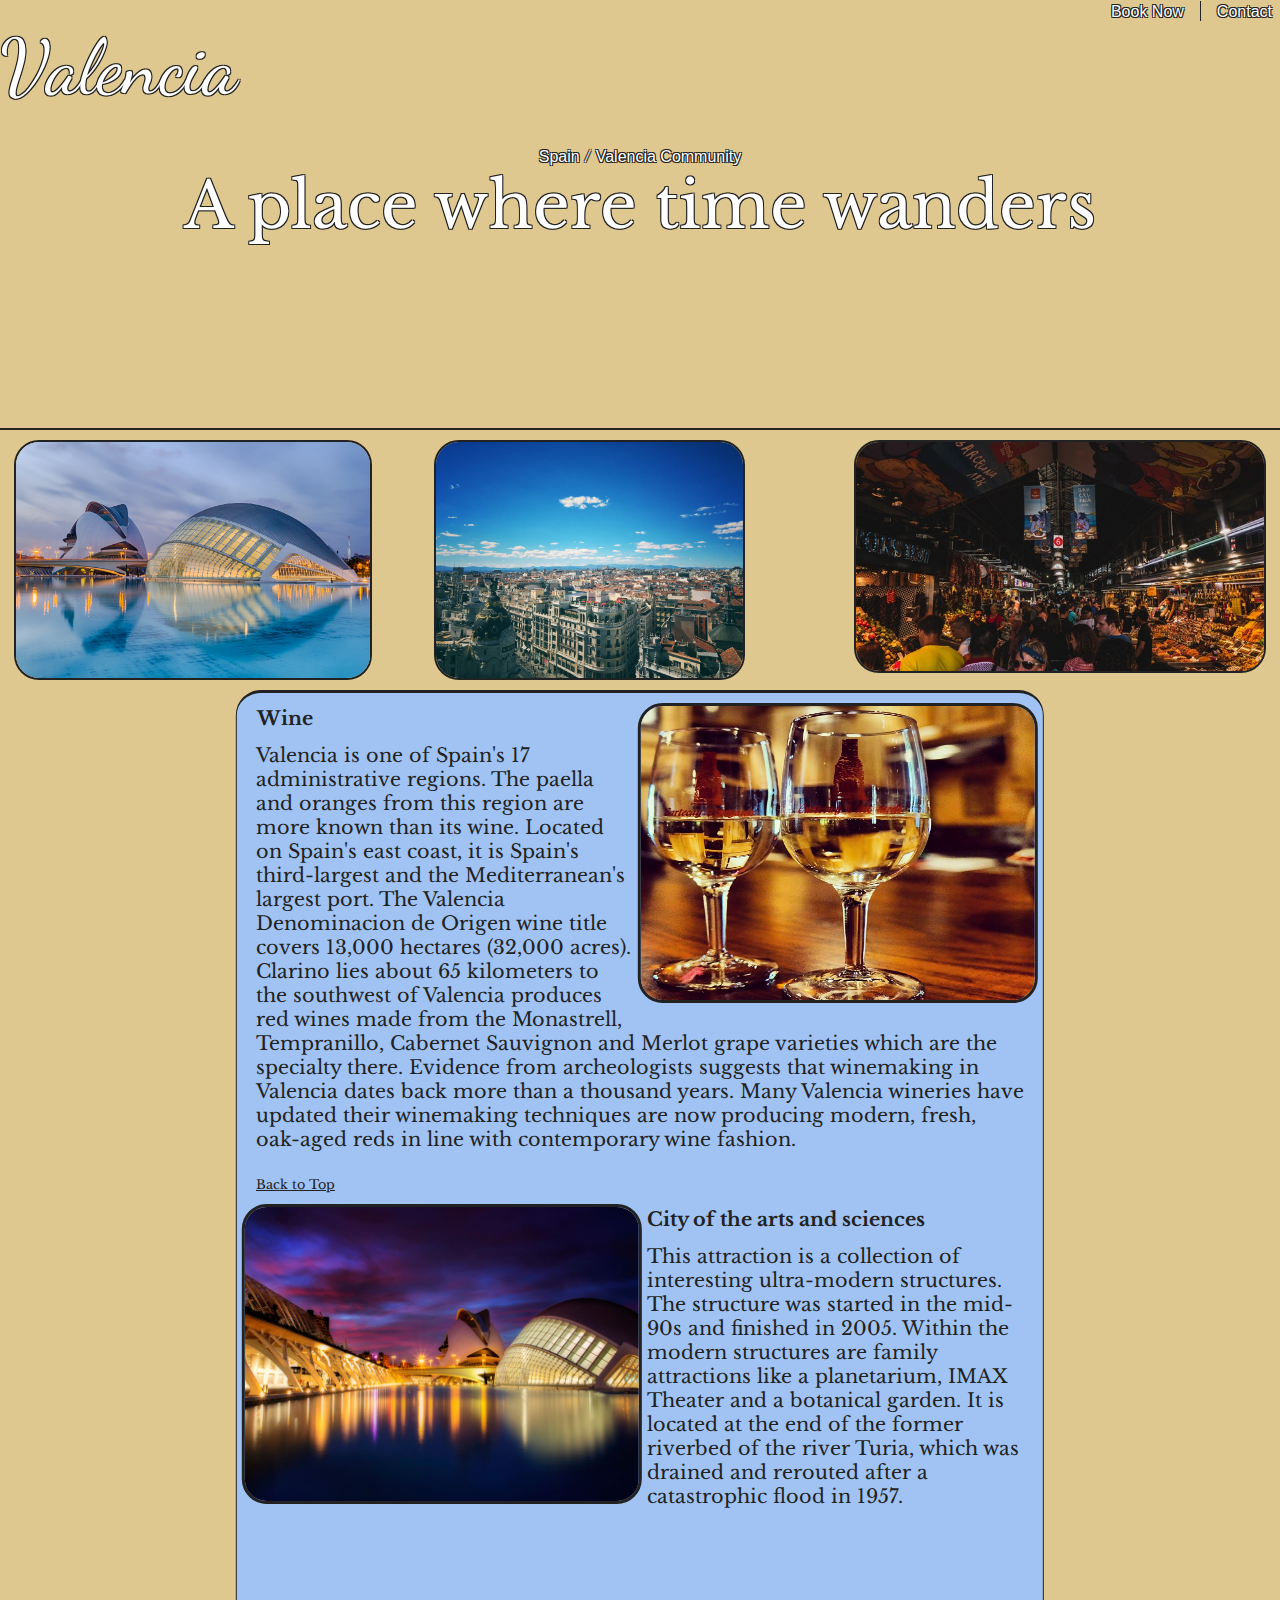
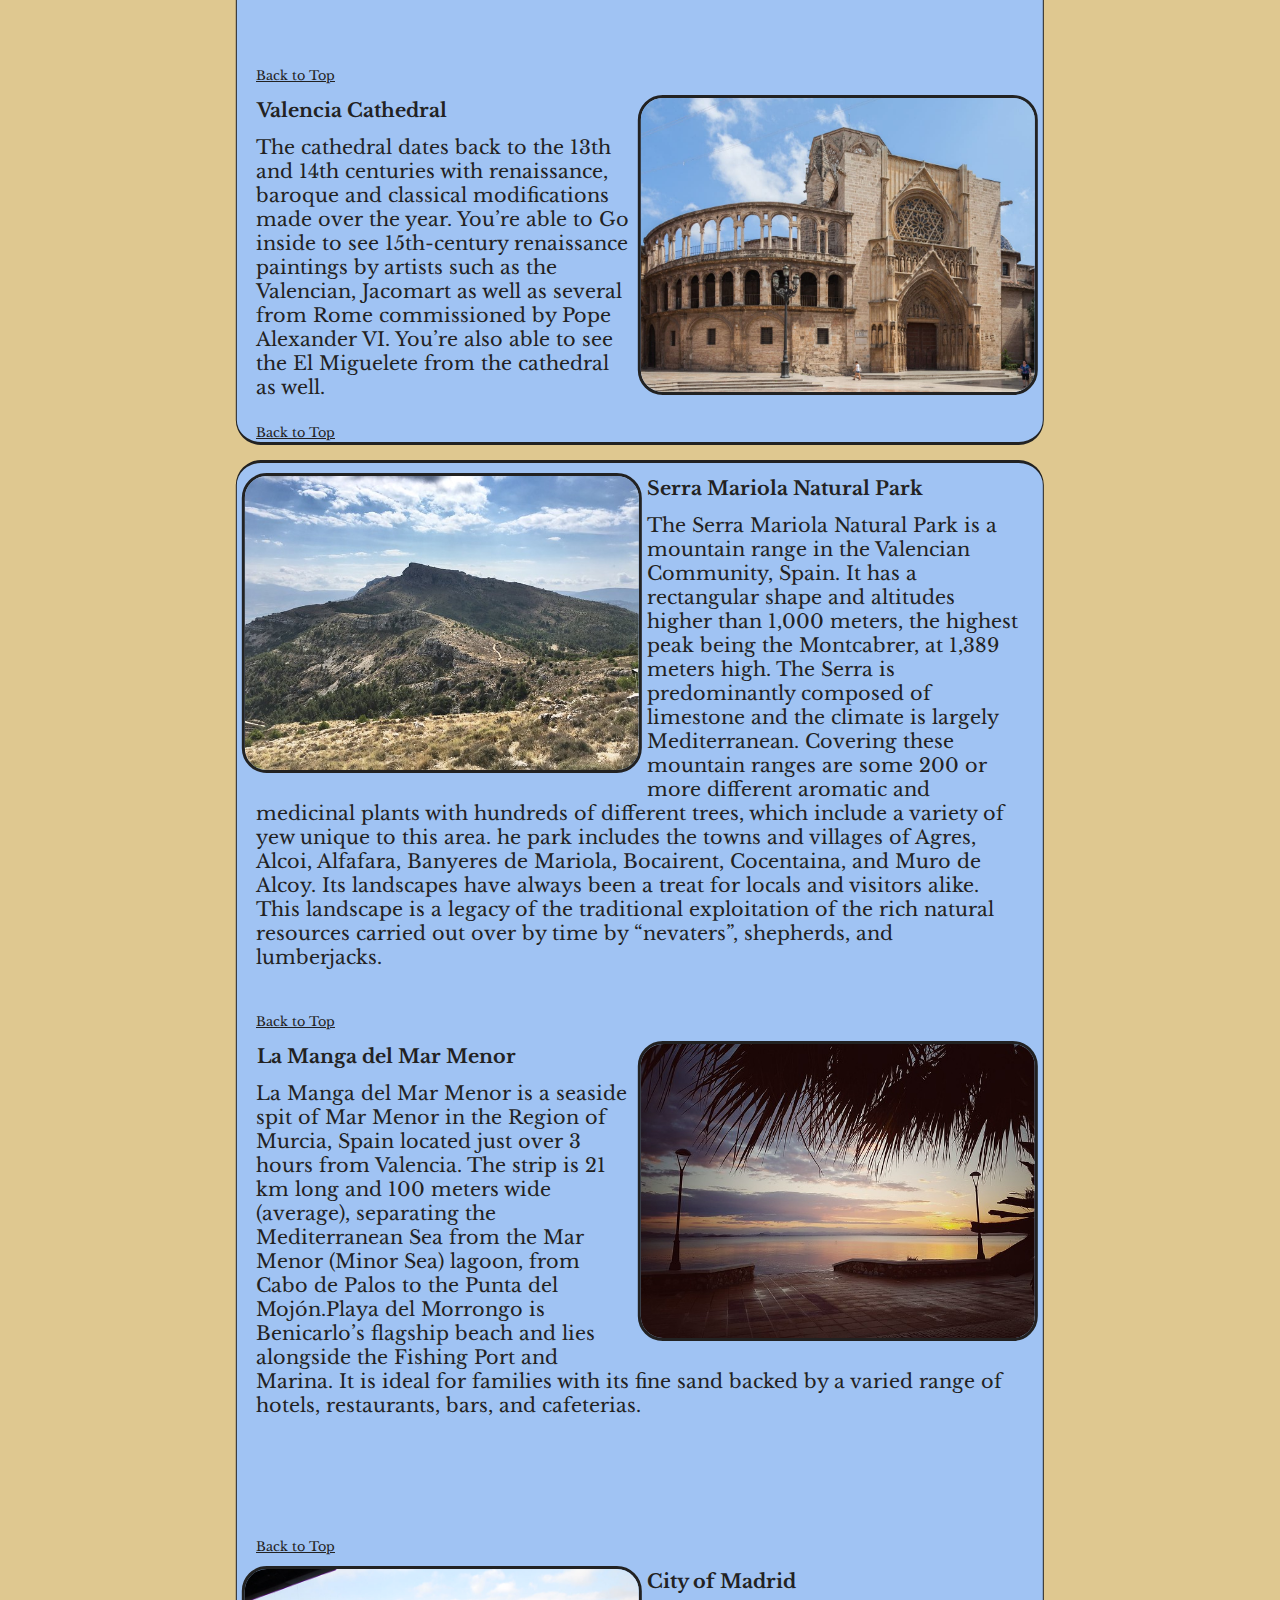
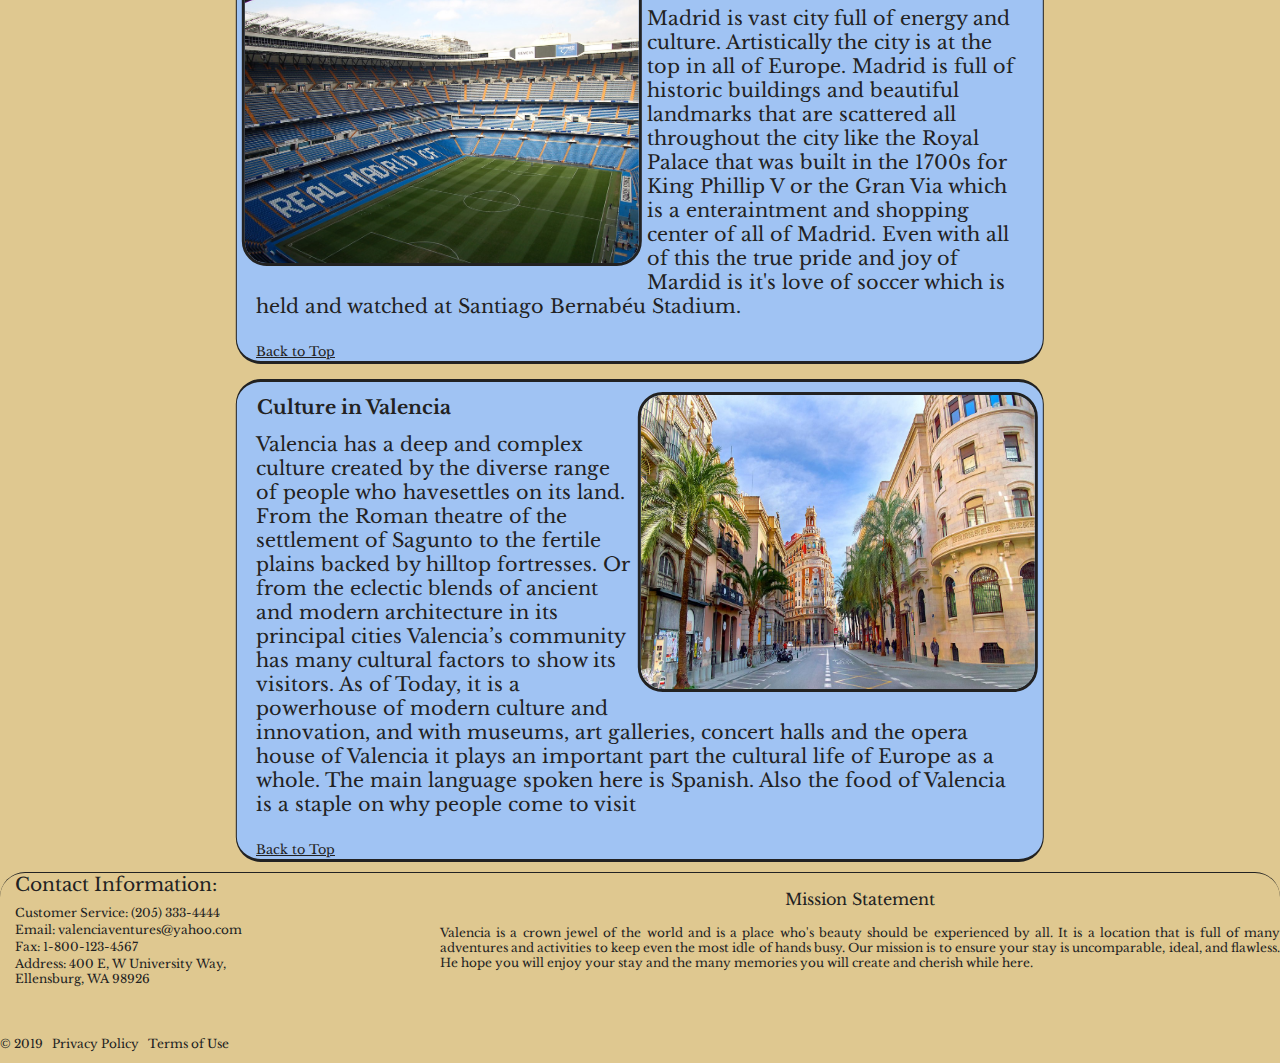
==== commit 29b29d27: "polished more" ====
--- a/index.html
+++ b/index.html
@@ -19,7 +19,6 @@
                 <ul>
                     <li><a href="booknow.html">Book Now</a></li>
                     <li><a href="contact.html">Contact</a></li>
-                    <li><a href="#">Sign In</a></li>
                 </ul>
 
             </div>
@@ -66,59 +65,56 @@
     </section>
     <section>
         <div class="content" id="explore">
-
-            <img src="images/Placeholder.jpg" style="float: right">
+            <img src="images/wine.jpg" style="float: right">
             <h1>Wine</h1>
             <p class="wine-text">
                 Valencia is one of Spain's 17 administrative regions. The paella and oranges from this region are more known than its wine. Located on Spain's east coast, it is Spain's third-largest and the Mediterranean's largest port. The Valencia Denominacion de Origen wine title covers 13,000 hectares (32,000 acres). Clarino lies about 65 kilometers to the southwest of Valencia produces red wines made from the Monastrell, Tempranillo, Cabernet Sauvignon and Merlot grape varieties which are the specialty there. Evidence from archeologists suggests that winemaking in Valencia dates back more than a thousand years. Many Valencia wineries have updated their winemaking techniques are now producing modern, fresh, oak-aged reds in line with contemporary wine fashion.
             </p>
-            <br>
-            <img class="science-img" src="images/science.jpg" style="float: left">
+            <p class="toplink"><a href="#">Back to Top</a></p>
+            <img class="science-img" src="images/building.jpg" style="float: left">
             <h1>City of the arts and sciences</h1>
-            <p class="science-text">
+            <p class="science-text" style="margin-bottom: 7em;">
                 This attraction is a collection of interesting ultra-modern structures. The structure was started in the mid-90s and finished in 2005. Within the modern structures are family attractions like a planetarium, IMAX Theater and a botanical garden. It is located at the end of the former riverbed of the river Turia, which was drained and rerouted after a catastrophic flood in 1957.
             </p>
-            <br>
-            <img src="images/Placeholder3.jpg" style="float: right">
+            <p class="toplink"><a href="#">Back to Top</a></p>
+            <img src="images/cathedral.jpg" style="float: right">
             <h1>Valencia Cathedral</h1>
             <p>
                 The cathedral dates back to the 13th and 14th centuries with renaissance, baroque and classical modifications made over the year. You’re able to Go inside to see 15th-century renaissance paintings by artists such as the Valencian, Jacomart as well as several from Rome commissioned by Pope Alexander VI. You’re also able to see the El Miguelete from the cathedral as well.
             </p>
-            <br>
+            <p class="toplink"><a href="#">Back to Top</a></p>
         </div>
         <div class="content" id="tour">
-            <img src="images/Serra%20Mariola%20Natural%20Park.jpg" style="float: left">
+            <img src="images/serrapark.jpg" style="float: left">
             <h1> Serra Mariola Natural Park</h1>
-            <p class="hiking-text">
+            <p class="hiking-text" style="margin-bottom: 1em;">
                 The Serra Mariola Natural Park is a mountain range in the Valencian Community, Spain. It has a rectangular shape and altitudes higher than 1,000 meters, the highest peak being the Montcabrer, at 1,389 meters high. The Serra is predominantly composed of limestone and the climate is largely Mediterranean. Covering these mountain ranges are some 200 or more different aromatic and medicinal plants with hundreds of different trees, which include a variety of yew unique to this area.
                 he park includes the towns and villages of Agres, Alcoi, Alfafara, Banyeres de Mariola, Bocairent, Cocentaina, and Muro de Alcoy. Its landscapes have always been a treat for locals and visitors alike. This landscape is a legacy of the traditional exploitation of the rich natural resources carried out over by time by “nevaters”, shepherds, and lumberjacks.
             </p>
-            <br>
-            <img src="images/La%20Manga%20del%20Mar%20Menor.jpg" style="float: right">
+
+            <p class="toplink"><a href="#">Back to Top</a></p>
+            <img src="images/lamanga.jpg" style="float: right">
             <h1>La Manga del Mar Menor</h1>
-            <p class="beach-text">
+            <p class="beach-text" style="margin-bottom: 5em;">
                 La Manga del Mar Menor is a seaside spit of Mar Menor in the Region of Murcia, Spain located just over 3 hours from Valencia. The strip is 21 km long and 100 meters wide (average), separating the Mediterranean Sea from the Mar Menor (Minor Sea) lagoon, from Cabo de Palos to the Punta del Mojón.Playa del Morrongo is Benicarlo’s flagship beach and lies alongside the Fishing Port and Marina. It is ideal for families with its fine sand backed by a varied range of hotels, restaurants, bars, and cafeterias.
             </p>
-            <br>
-
+            <p class="toplink"><a href="#">Back to Top</a></p>
             <img src="images/madridsoccer.jpg" style="float: left">
             <h1>City of Madrid</h1>
             <p class="madrid-text">
                 Madrid is vast city full of energy and culture. Artistically the city is at the top in all of Europe. Madrid is full of historic buildings and beautiful landmarks that are scattered all throughout the city like the Royal Palace that was built in the 1700s for King Phillip V or the Gran Via which is a enteraintment and shopping center of all of Madrid. Even with all of this the true pride and joy of Mardid is it's love of soccer which is held and watched at Santiago Bernabéu Stadium.
             </p>
-            <br>
+            <p class="toplink"><a href="#">Back to Top</a></p>
         </div>
         <div class="content" id="culture">
-            <img src="images/Placeholder2.jpg" style="float: right">
+            <img src="images/city.jpg" style="float: right">
             <h1>Culture in Valencia</h1>
             <p>
                 Valencia has a deep and complex culture created by the diverse range of people who havesettles on its land. From the Roman theatre of the settlement of Sagunto to the fertile plains backed by hilltop fortresses. Or from the eclectic blends of ancient and modern architecture in its principal cities Valencia’s community has many cultural factors to show its visitors. As of Today, it is a powerhouse of modern culture and innovation, and with museums, art galleries, concert halls and the opera house of Valencia it plays an important part the cultural life of Europe as a whole. The main language spoken here is Spanish. Also the food of Valencia is a staple on why people come to visit
             </p>
+            <p class="toplink"><a href="#">Back to Top</a></p>
+        </div>
 
-            <p>
-
-            </p>
-        </div>
     </section>
     <footer>
         <div class="mission">
--- a/css/style.css
+++ b/css/style.css
@@ -30,6 +30,7 @@
     height: 430px;
     color: white;
     background-attachment: fixed;
+    border-bottom: solid #222 0.2em;
 }
 
 .logo {
@@ -179,9 +180,21 @@
 .center h1 {
     margin: auto;
     text-align: center;
+    padding-bottom: .5em;
+}
+
+.toplink a {
+    text-decoration: underline;
+    color: #222;
+    font-size: .8rem;
+}
+
+.toplink {
+    padding-top: 1em;
 }
 
 .content {
+    display: inline-block;
     background-color: #A0C3F3;
     border-color: #222;
     border-top-style: solid;
@@ -191,18 +204,18 @@
     border-radius: 25px;
     text-shadow: none;
     max-width: 1350px;
-    margin: auto;
-    padding-bottom: 10em;
     margin-bottom: 1em;
     margin-top: 0.5em;
+    position: relative;
+    left: 50%;
+    transform: translateX(-50%);
 }
 
 .content p {
     font-size: 1.2rem;
-    padding: 1em;
     width: 60vw;
-}
-
+    margin: 0 1em;
+}
 
 .content h1 {
     font-size: 1.2rem;
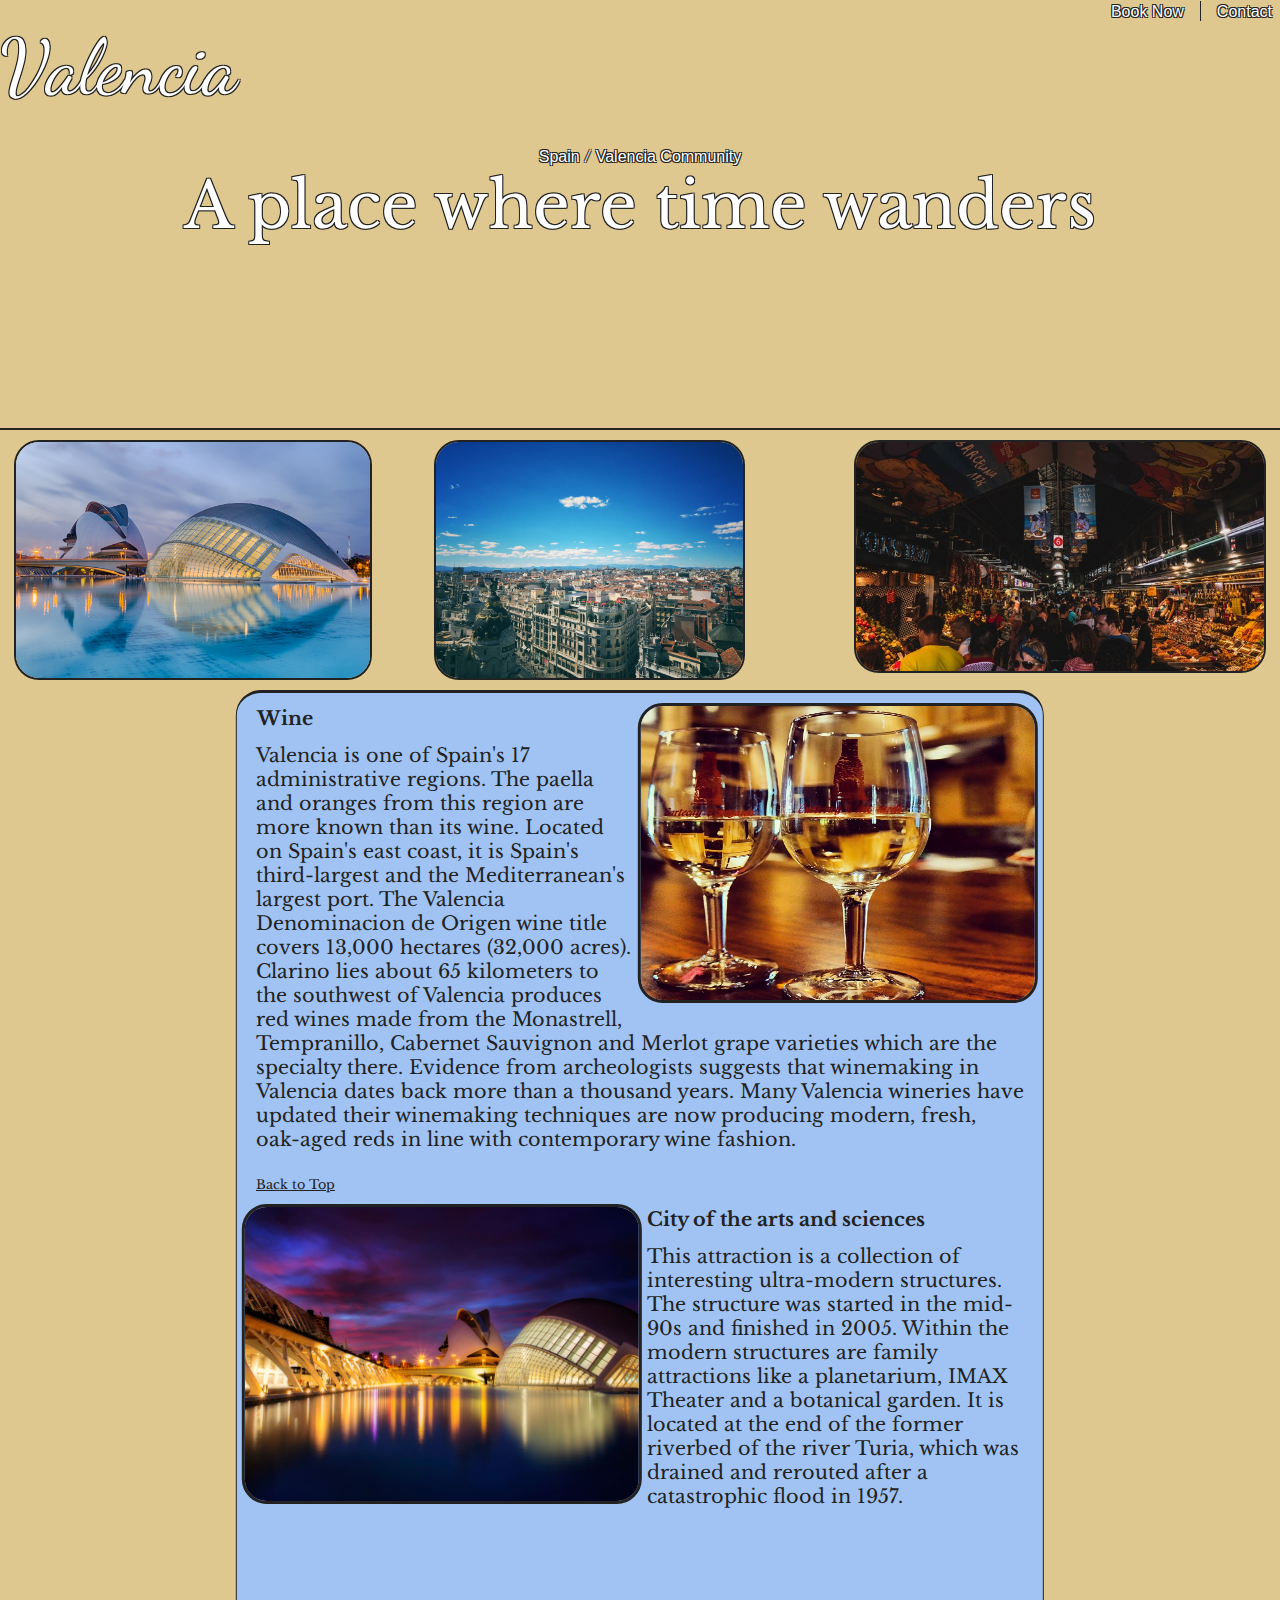
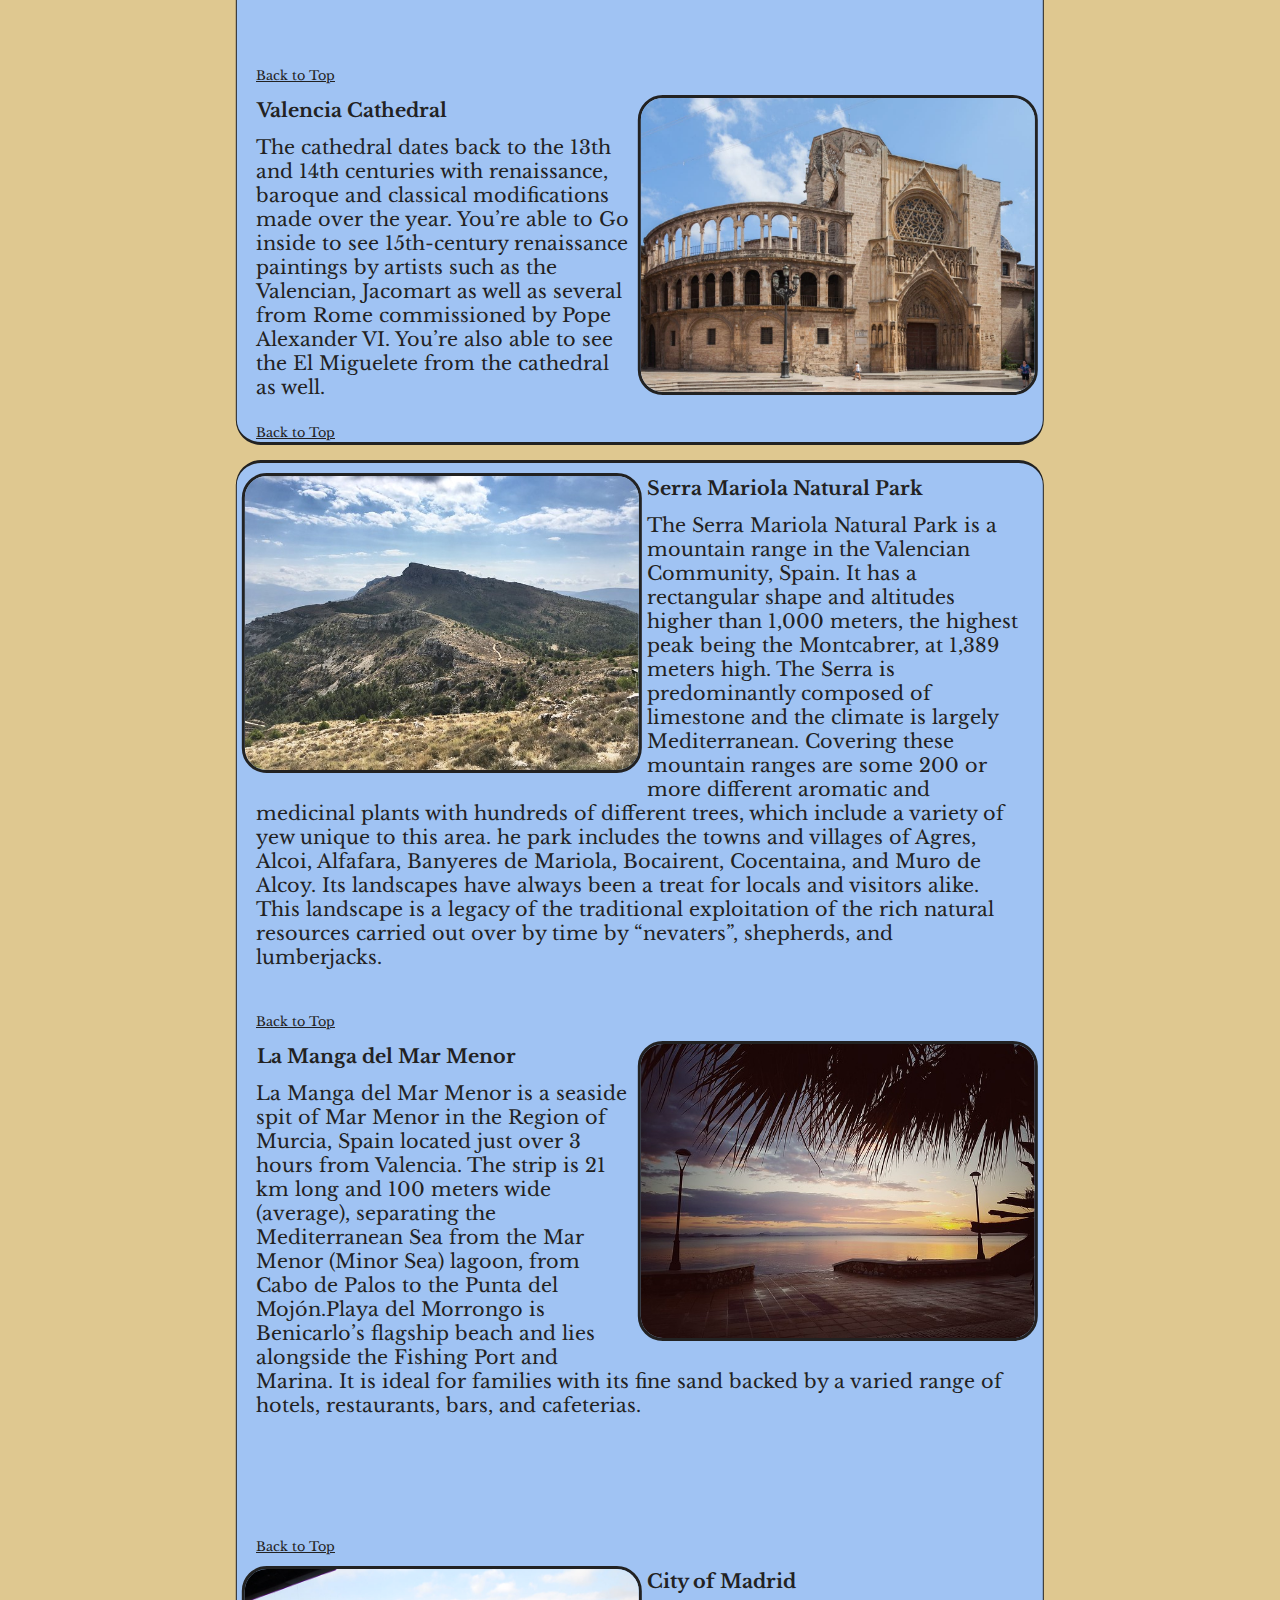
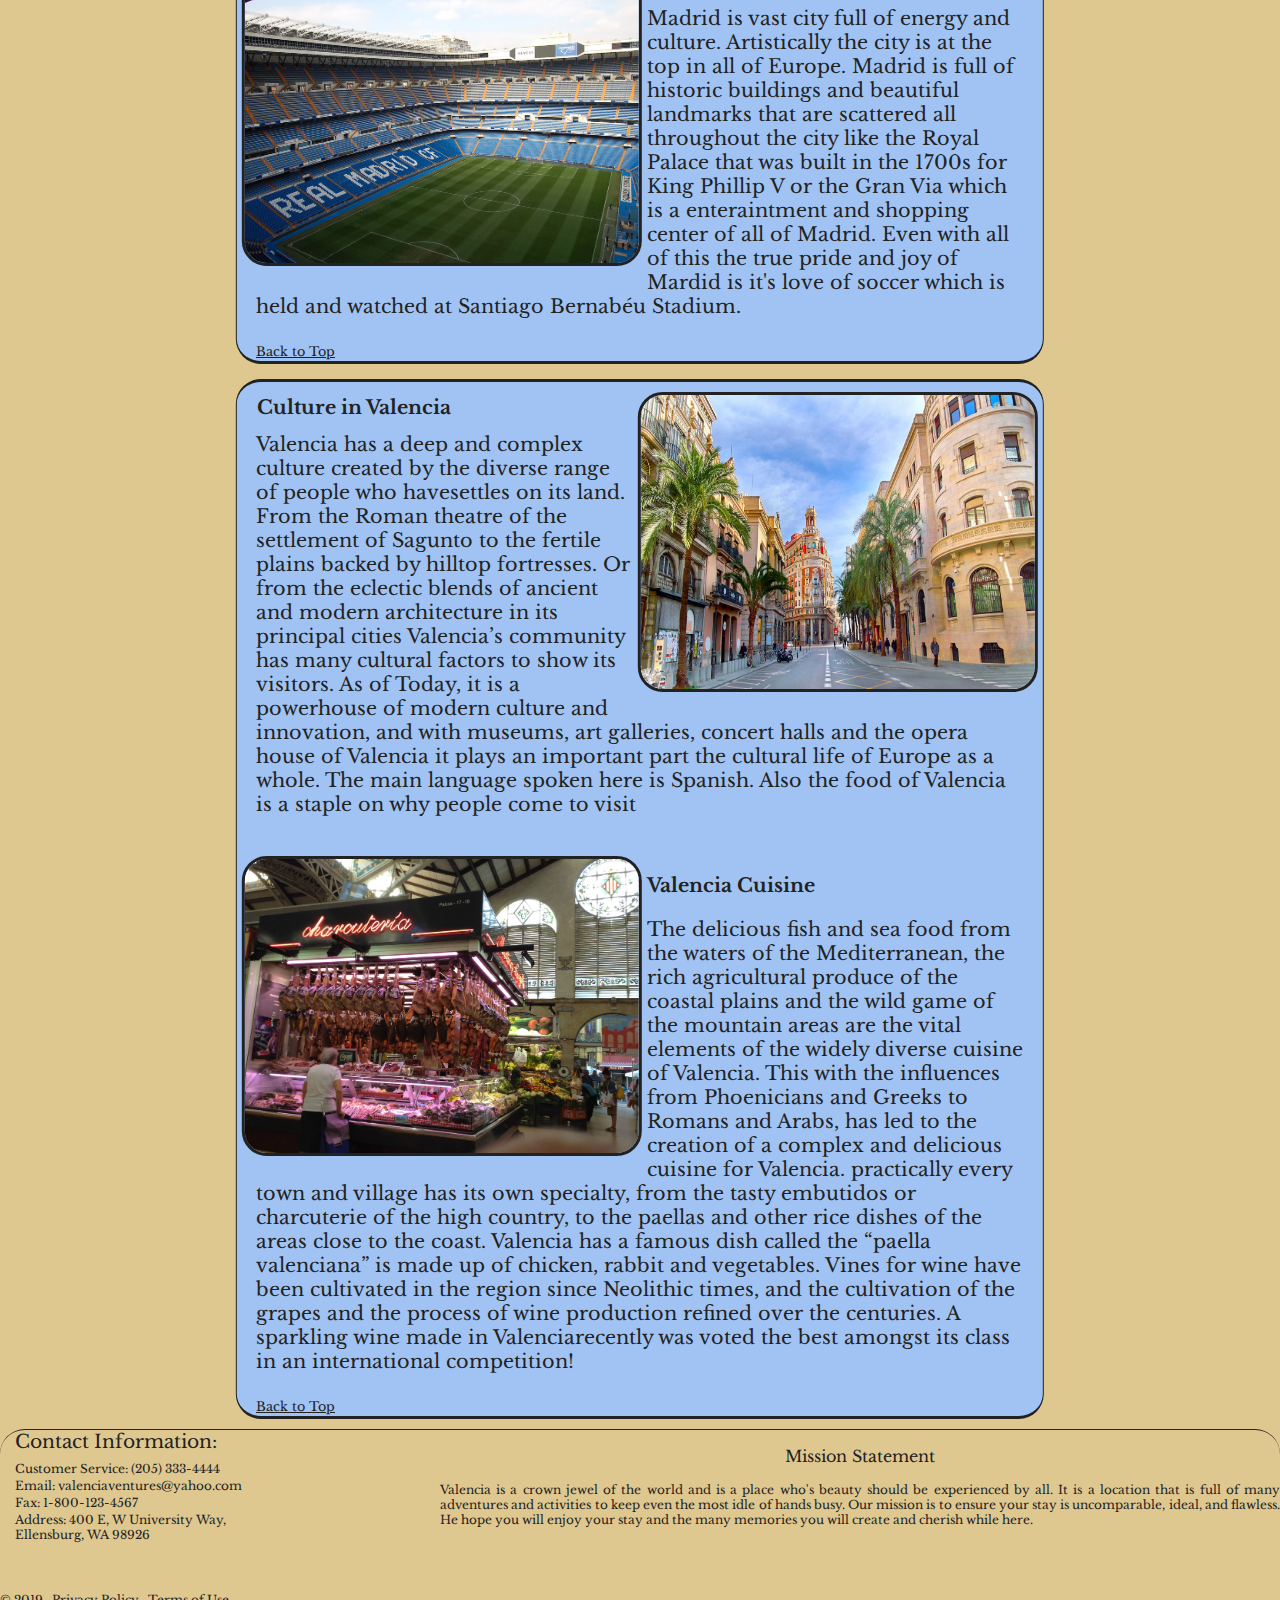
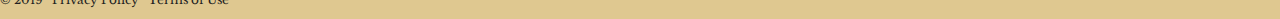
==== commit 9a603b91: "Added to culture" ====
--- a/index.html
+++ b/index.html
@@ -10,6 +10,7 @@
     <link href="https://fonts.googleapis.com/css?family=Libre+Baskerville" rel="stylesheet">
     <link href="css/style.css" rel="stylesheet" class="rel">
     <link href="https://fonts.googleapis.com/css?family=Dancing+Script" rel="stylesheet">
+    <link rel="icon" href="images/icon.png">
 </head>
 
 <body>
@@ -112,6 +113,11 @@
             <p>
                 Valencia has a deep and complex culture created by the diverse range of people who havesettles on its land. From the Roman theatre of the settlement of Sagunto to the fertile plains backed by hilltop fortresses. Or from the eclectic blends of ancient and modern architecture in its principal cities Valencia’s community has many cultural factors to show its visitors. As of Today, it is a powerhouse of modern culture and innovation, and with museums, art galleries, concert halls and the opera house of Valencia it plays an important part the cultural life of Europe as a whole. The main language spoken here is Spanish. Also the food of Valencia is a staple on why people come to visit
             </p>
+            <img src="images/valencia%20food.jpg" style="float: left; margin-top:4em;">
+            <h1 style="margin-top: 3em">Valencia Cuisine</h1>
+            <p style="margin-top: 1em">
+                The delicious fish and sea food from the waters of the Mediterranean, the rich agricultural produce of the coastal plains and the wild game of the mountain areas are the vital elements of the widely diverse cuisine of Valencia. This with the influences from Phoenicians and Greeks to Romans and Arabs, has led to the creation of a complex and delicious cuisine for Valencia. practically every town and village has its own specialty, from the tasty embutidos or charcuterie of the high country, to the paellas and other rice dishes of the areas close to the coast. Valencia has a famous dish called the “paella valenciana” is made up of chicken, rabbit and vegetables. Vines for wine have been cultivated in the region since Neolithic times, and the cultivation of the grapes and the process of wine production refined over the centuries. A sparkling wine made in Valenciarecently was voted the best amongst its class in an international competition!
+            </p>
             <p class="toplink"><a href="#">Back to Top</a></p>
         </div>
 
@@ -132,6 +138,4 @@
             <p>© 2019 &nbsp; Privacy Policy &nbsp; Terms of Use</p>
         </div>
     </footer>
-</body>
-
-</html>
+</body></html>
